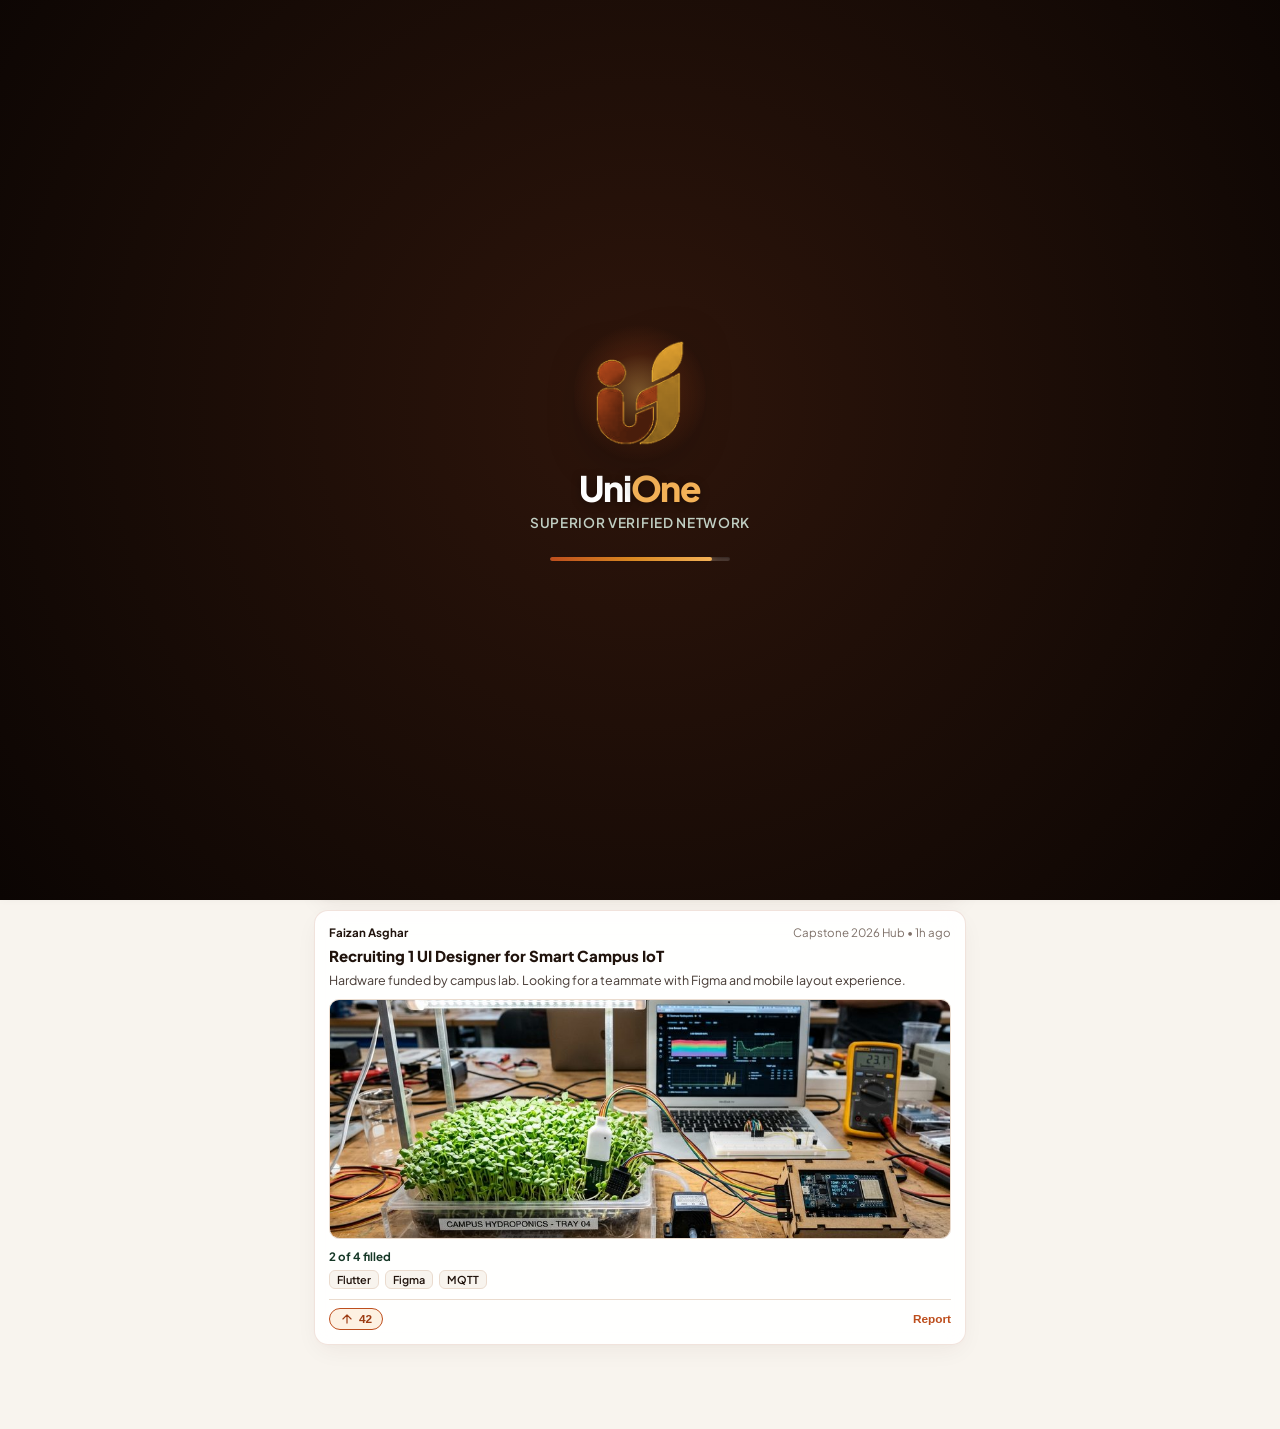
==== v2.html @ b4b446d2 "feat: add alternative Concept V2 (Terracotta & Amber Tech Grid) in v2.html without touching live V1" ====
<!DOCTYPE html>
<html lang="en">
<head>
  <meta charset="UTF-8">
  <meta name="viewport" content="width=device-width, initial-scale=1.0, maximum-scale=1.0, user-scalable=no, viewport-fit=cover">
  <title>UniOne (V2 - Terracotta & Amber Grid)</title>
  <meta name="description" content="Verified student collaboration and career discovery network.">
  <link rel="preconnect" href="https://fonts.googleapis.com">
  <link rel="preconnect" href="https://fonts.gstatic.com" crossorigin>
  <link rel="preload" as="image" href="logo_v2.png">
  <link href="https://fonts.googleapis.com/css2?family=Plus+Jakarta+Sans:wght@500;600;700;800&family=JetBrains+Mono:wght@500;600&display=swap" rel="stylesheet">
  <link rel="stylesheet" href="styles-v2.css">
</head>
<body class="unione-app-body">

  <!-- Concept V2 Switcher Banner -->
  <div class="v2-concept-badge-strip">
    <span class="v2-live-tag"><span class="v2-dot"></span> <strong>Concept V2</strong> &bull; Terracotta &amp; Ambient Tech Grid</span>
    <a href="index.html">&larr; Switch to V1 (Forest)</a>
  </div>

  <!-- ========================================== -->
  <!-- 0. CLEAN SPLASH SCREEN                    -->
  <!-- ========================================== -->
  <div class="splash-screen" id="splashScreen">
    <div class="splash-content">
      <div class="splash-logo-container">
        <div class="logo-glow-ring"></div>
        <img src="logo_v2.png" alt="UniOne" class="splash-brand-logo" width="80" height="90">
      </div>
      <h1 class="splash-title">Uni<span>One</span></h1>
      <p class="splash-tagline">Superior Verified Network</p>
      <div class="splash-loader-area">
        <div class="splash-progress-track">
          <div class="splash-progress-bar" id="splashProgressBar"></div>
        </div>
      </div>
    </div>
  </div>

  <!-- ========================================== -->
  <!-- TOP HEADER (Logo Centered & Minimal Text)  -->
  <!-- ========================================== -->
  <header class="app-top-header" id="topNavbar">
    <!-- Left Action -->
    <div class="header-left">
      <button class="header-action-btn" id="btnToggleSearch" title="Search">
        <svg class="svg-icon" viewBox="0 0 24 24"><circle cx="11" cy="11" r="8"></circle><line x1="21" y1="21" x2="16.65" y2="16.65"></line></svg>
      </button>
    </div>

    <!-- CENTER: Brand Logo & Title (Prominently Centered) -->
    <div class="header-center-brand" id="brandLogoTrigger">
      <div class="center-logo-wrap">
        <img src="logo_v2.png" alt="UniOne Logo" width="30" height="34" class="center-brand-img">
      </div>
      <span class="center-brand-name">Uni<span class="green-highlight">One</span></span>
    </div>

    <!-- Right Action -->
    <div class="header-right">
      <button class="header-action-btn has-dot" id="btnNotificationsToggle" title="Notifications">
        <svg class="svg-icon" viewBox="0 0 24 24"><path d="M18 8A6 6 0 0 0 6 8c0 7-3 9-3 9h18s-3-2-3-9"></path><path d="M13.73 21a2 2 0 0 1-3.46 0"></path></svg>
        <span class="notif-badge-dot" id="notifUnreadBadge">3</span>
      </button>

      <button class="header-profile-avatar" id="btnOpenProfileHeader" title="Profile">
        <span>AH</span>
      </button>
    </div>

    <!-- Live Search Overlay -->
    <div class="header-search-bar hidden" id="headerSearchBar">
      <svg class="svg-icon mini" viewBox="0 0 24 24"><circle cx="11" cy="11" r="8"></circle><line x1="21" y1="21" x2="16.65" y2="16.65"></line></svg>
      <input type="text" id="globalSearchInput" placeholder="Search discussions, peers, jobs..." autocomplete="off">
      <button class="close-search-btn" id="btnCloseSearch">
        <svg class="svg-icon mini" viewBox="0 0 24 24"><line x1="18" y1="6" x2="6" y2="18"></line><line x1="6" y1="6" x2="18" y2="18"></line></svg>
      </button>
      <div class="search-results-dropdown hidden" id="searchQuickDropdown"></div>
    </div>

    <!-- Notifications Popover -->
    <div class="popover-dropdown notifications-panel hidden" id="notificationsDropdown">
      <div class="dropdown-header">
        <h4>Notifications</h4>
        <button class="text-link-btn" id="btnMarkAllNotifsRead">Clear</button>
      </div>
      <div class="notifications-scroll" id="notificationsList"></div>
    </div>
  </header>

  <!-- ========================================== -->
  <!-- MAIN APP CONTAINER                         -->
  <!-- ========================================== -->
  <main class="app-main-viewport" id="mainContainer">

    <!-- ---------------------------------------- -->
    <!-- TAB 1: FEED (Minimal, Clean Posts)      -->
    <!-- ---------------------------------------- -->
    <section class="tab-pane active" id="pane-feed">
      <!-- Minimal Composer Bar -->
      <div class="feed-composer-bar" id="triggerComposerBox">
        <div class="composer-user-avatar">AH</div>
        <div class="composer-placeholder">Share a question, collab, or resource...</div>
        <button class="composer-add-btn">
          <svg class="svg-icon mini" viewBox="0 0 24 24"><line x1="12" y1="5" x2="12" y2="19"></line><line x1="5" y1="12" x2="19" y2="12"></line></svg>
        </button>
      </div>

      <!-- Filter Chips Row -->
      <div class="feed-filters-strip">
        <button class="filter-pill active" data-filter="all">All</button>
        <button class="filter-pill" data-filter="discussion">Discussions</button>
        <button class="filter-pill" data-filter="collab">Collabs</button>
        <button class="filter-pill" data-filter="resource">Resources</button>
        <button class="filter-pill sort-pill" id="btnToggleSort">
          <span id="currentSortLabel">Best</span>
        </button>
      </div>

      <!-- Feed Stream -->
      <div class="feed-posts-stream" id="postsFeedContainer"></div>
    </section>

    <!-- ---------------------------------------- -->
    <!-- TAB 2: COMMUNITIES                      -->
    <!-- ---------------------------------------- -->
    <section class="tab-pane" id="pane-communities">
      <div class="minimal-page-header">
        <h2>Communities</h2>
        <span class="sub-counter">7 Campus Hubs</span>
      </div>

      <div class="category-pills-row">
        <button class="cat-pill active" data-comm-filter="all">All</button>
        <button class="cat-pill" data-comm-filter="academic">Study</button>
        <button class="cat-pill" data-comm-filter="project">Projects</button>
        <button class="cat-pill" data-comm-filter="career">Careers</button>
        <button class="cat-pill" data-comm-filter="interest">Interest</button>
      </div>

      <div class="communities-cards-list" id="communitiesGrid"></div>
    </section>

    <!-- ---------------------------------------- -->
    <!-- TAB 3: COLLABS (Team Recruitment)       -->
    <!-- ---------------------------------------- -->
    <section class="tab-pane" id="pane-collab">
      <div class="minimal-page-header">
        <h2>Collaboration</h2>
        <button class="mini-action-pill" id="btnPostCollabHero">+ Post Request</button>
      </div>

      <div class="collab-cards-list" id="collabDirectoryGrid"></div>
    </section>

    <!-- ---------------------------------------- -->
    <!-- TAB 4: CAREERS (Verified Jobs)          -->
    <!-- ---------------------------------------- -->
    <section class="tab-pane" id="pane-opportunities">
      <div class="minimal-page-header">
        <h2>Career Board</h2>
        <span class="verified-tag-indicator">Verified Employers</span>
      </div>

      <div class="category-pills-row">
        <button class="opp-filter-pill active" data-opp-type="all">All</button>
        <button class="opp-filter-pill" data-opp-type="internship">Internships</button>
        <button class="opp-filter-pill" data-opp-type="graduate">Jobs</button>
        <button class="opp-filter-pill" data-opp-type="research">Grants</button>
      </div>

      <div class="opportunities-cards-list" id="opportunitiesContainer"></div>
    </section>

    <!-- ---------------------------------------- -->
    <!-- TAB 5: MESSAGES (Chat & Requests)       -->
    <!-- ---------------------------------------- -->
    <section class="tab-pane" id="pane-messages">
      <!-- Conversation Stage View (Clean Mobile-Native) -->
      <div class="chat-wrapper" id="chatWrapper">
        <!-- Conversations List Subview -->
        <div class="chat-list-view" id="chatListView">
          <div class="chat-tabs-switch">
            <button class="chat-tab-btn active" id="btnSwitchDirectChat">
              <span>Chats</span>
              <span class="counter-dot" id="chatActiveCount">4</span>
            </button>
            <button class="chat-tab-btn" id="btnSwitchRequestsChat">
              <span>Requests</span>
              <span class="counter-dot alert" id="chatRequestsCount">2</span>
            </button>
          </div>

          <div class="conversations-scroll-box" id="convsList"></div>
          <div class="requests-scroll-box hidden" id="reqsList"></div>
        </div>

        <!-- Active Chat Room Subview -->
        <div class="chat-active-view hidden" id="chatActiveStage">
          <header class="active-chat-bar">
            <button class="chat-back-btn" id="btnBackToChatList">
              <svg class="svg-icon mini" viewBox="0 0 24 24"><line x1="19" y1="12" x2="5" y2="12"></line><polyline points="12 19 5 12 12 5"></polyline></svg>
            </button>
            <div class="chat-user-meta">
              <div class="chat-user-avatar" id="activeChatAvatar">SA</div>
              <div class="chat-user-names">
                <strong id="activeChatName">Sohaib Ammar</strong>
                <span id="activeChatSub">Online</span>
              </div>
            </div>
            <button class="chat-flag-btn" id="btnReportChatUser" title="Report">
              <svg class="svg-icon mini" viewBox="0 0 24 24"><circle cx="12" cy="12" r="1"></circle><circle cx="12" cy="5" r="1"></circle><circle cx="12" cy="19" r="1"></circle></svg>
            </button>
          </header>

          <div class="chat-bubbles-scroll" id="activeChatMessagesScroll"></div>

          <div class="chat-typing-row hidden" id="chatTypingRow">
            <span id="chatTypingName">Sohaib</span> is typing...
          </div>

          <form class="chat-bottom-input-bar" id="activeChatSendForm">
            <input type="text" id="inputChatMessageText" placeholder="Write a message..." autocomplete="off">
            <button type="submit" class="chat-send-icon-btn">
              <svg class="svg-icon mini" viewBox="0 0 24 24"><line x1="22" y1="2" x2="11" y2="13"></line><polygon points="22 2 15 22 11 13 2 9 22 2"></polygon></svg>
            </button>
          </form>
        </div>
      </div>
    </section>

    <!-- ---------------------------------------- -->
    <!-- TAB 6: PROFILE (Accessible via Avatar)   -->
    <!-- ---------------------------------------- -->
    <section class="tab-pane" id="pane-profile">
      <div class="profile-card">
        <div class="profile-header-strip"></div>
        <div class="profile-avatar-wrap">
          <div class="profile-img-avatar">AH</div>
          <span class="verified-badge-pill">
            <svg class="svg-icon mini" viewBox="0 0 24 24"><polyline points="20 6 9 17 4 12"></polyline></svg>
          </span>
        </div>

        <div class="profile-info-block">
          <h3>Ali Haroon</h3>
          <span class="roll-number-tag" id="profileRollTag">SU92-BSSEM-F24-296</span>
          <p class="profile-dept">BS Software Engineering • Superior University</p>
          <p class="profile-bio-snippet">Full-stack & Flutter developer building verified university networks.</p>
        </div>

        <div class="profile-stats-row">
          <div class="stat-cell">
            <strong>18</strong>
            <span>Posts</span>
          </div>
          <div class="stat-cell">
            <strong>6</strong>
            <span>Hubs</span>
          </div>
          <div class="stat-cell">
            <strong>3</strong>
            <span>Projects</span>
          </div>
        </div>

        <div class="profile-section-block">
          <h4>Verified Skills</h4>
          <div class="skills-chips-row">
            <span class="skill-tag">Flutter & Dart</span>
            <span class="skill-tag">NestJS / Node</span>
            <span class="skill-tag">PostgreSQL</span>
            <span class="skill-tag">Drift SQLite</span>
          </div>
        </div>

        <div class="profile-section-block">
          <h4>Settings</h4>
          <div class="setting-toggle-row">
            <span>Show Roll Number</span>
            <label class="switch">
              <input type="checkbox" checked id="toggleRollVisibility">
              <span class="slider round"></span>
            </label>
          </div>
        </div>
      </div>
    </section>

  </main>

  <!-- ========================================== -->
  <!-- PERFECT APP FOOTER (Bottom Navigation Bar) -->
  <!-- ========================================== -->
  <nav class="app-bottom-footer" id="appBottomFooter">
    <button class="footer-nav-tab active" data-tab="feed">
      <div class="footer-icon-shell">
        <svg class="svg-icon" viewBox="0 0 24 24"><path d="M3 9l9-7 9 7v11a2 2 0 0 1-2 2H5a2 2 0 0 1-2-2z"></path><polyline points="9 22 9 12 15 12 15 22"></polyline></svg>
      </div>
      <span class="footer-label">Feed</span>
    </button>

    <button class="footer-nav-tab" data-tab="communities">
      <div class="footer-icon-shell">
        <svg class="svg-icon" viewBox="0 0 24 24"><path d="M17 21v-2a4 4 0 0 0-4-4H5a4 4 0 0 0-4 4v2"></path><circle cx="9" cy="7" r="4"></circle><path d="M23 21v-2a4 4 0 0 0-3-3.87"></path><path d="M16 3.13a4 4 0 0 1 0 7.75"></path></svg>
      </div>
      <span class="footer-label">Hubs</span>
    </button>

    <button class="footer-nav-tab" data-tab="collab">
      <div class="footer-icon-shell">
        <svg class="svg-icon" viewBox="0 0 24 24"><rect x="2" y="7" width="20" height="14" rx="2" ry="2"></rect><path d="M16 21V5a2 2 0 0 0-2-2h-4a2 2 0 0 0-2 2v16"></path></svg>
      </div>
      <span class="footer-label">Collabs</span>
    </button>

    <button class="footer-nav-tab" data-tab="opportunities">
      <div class="footer-icon-shell">
        <svg class="svg-icon" viewBox="0 0 24 24"><path d="M21 16V8a2 2 0 0 0-1-1.73l-7-4a2 2 0 0 0-2 0l-7 4A2 2 0 0 0 3 8v8a2 2 0 0 0 1 1.73l7 4a2 2 0 0 0 2 0l7-4A2 2 0 0 0 21 16z"></path><polyline points="3.27 6.96 12 12.01 20.73 6.96"></polyline><line x1="12" y1="22.08" x2="12" y2="12"></line></svg>
      </div>
      <span class="footer-label">Careers</span>
    </button>

    <button class="footer-nav-tab" data-tab="messages">
      <div class="footer-icon-shell has-badge">
        <svg class="svg-icon" viewBox="0 0 24 24"><path d="M21 15a2 2 0 0 1-2 2H7l-4 4V5a2 2 0 0 1 2-2h14a2 2 0 0 1 2 2z"></path></svg>
        <span class="footer-tab-badge" id="footerMsgBadge">4</span>
      </div>
      <span class="footer-label">Chat</span>
    </button>
  </nav>

  <!-- ========================================== -->
  <!-- MODALS (Clean & Compact)                   -->
  <!-- ========================================== -->

  <!-- Composer Modal -->
  <div class="modal-backdrop-overlay hidden" id="composerModal">
    <div class="modal-card-box">
      <div class="modal-header-bar">
        <h3>Create Post</h3>
        <button class="close-modal-icon-btn" id="btnCloseComposer">
          <svg class="svg-icon mini" viewBox="0 0 24 24"><line x1="18" y1="6" x2="6" y2="18"></line><line x1="6" y1="6" x2="18" y2="18"></line></svg>
        </button>
      </div>

      <div class="type-pills-selector">
        <button class="type-pill-btn active" data-type="discussion">Discussion</button>
        <button class="type-pill-btn" data-type="collab">Collab</button>
        <button class="type-pill-btn" data-type="resource">Resource</button>
      </div>

      <form class="modal-form-content" id="composerMainForm">
        <div class="form-row">
          <label>Community</label>
          <select id="composerTargetComm" class="form-control" required>
            <option value="Software Architecture & Design Patterns">Software Architecture (Academic)</option>
            <option value="Final Year Capstone 2026 Hub">Capstone 2026 Hub (Project)</option>
            <option value="Mobile & Flutter Devs">Mobile & Flutter Devs (Interest)</option>
            <option value="Superior University Official">Superior Official (Campus)</option>
          </select>
        </div>

        <div class="form-row">
          <label>Title</label>
          <input type="text" id="composerPostTitle" class="form-control" placeholder="What is this about?" required>
        </div>

        <div class="collab-extra-fields hidden" id="composerCollabGroup">
          <div class="form-row">
            <label>Teammates Needed</label>
            <input type="number" id="collabTeammates" class="form-control" min="1" max="5" value="2">
          </div>
          <div class="form-row">
            <label>Skills (comma separated)</label>
            <input type="text" id="collabSkillsInput" class="form-control" placeholder="Flutter, Dart, Firebase">
          </div>
        </div>

        <div class="form-row">
          <label>Details</label>
          <textarea id="composerPostContent" class="form-control" rows="3" placeholder="Provide clear context..." required></textarea>
        </div>

        <button type="submit" class="submit-btn full">Publish</button>
      </form>
    </div>
  </div>

  <!-- Community Modal -->
  <div class="modal-backdrop-overlay hidden" id="communityModal">
    <div class="modal-card-box">
      <div class="modal-header-bar">
        <span class="preview-badge" id="modalCommBadge">Academic</span>
        <button class="close-modal-icon-btn" id="btnCloseCommunityModal">
          <svg class="svg-icon mini" viewBox="0 0 24 24"><line x1="18" y1="6" x2="6" y2="18"></line><line x1="6" y1="6" x2="18" y2="18"></line></svg>
        </button>
      </div>

      <h3 id="modalCommTitle">Software Architecture</h3>
      <p id="modalCommDesc" class="modal-desc">Clean architecture and system design patterns.</p>
      
      <div class="rules-box">
        <h5>Guidelines</h5>
        <ul id="modalCommRules"></ul>
      </div>

      <button class="submit-btn full" id="btnExecuteJoinModal">
        <span id="modalJoinBtnLabel">Join Community</span>
      </button>
    </div>
  </div>

  <!-- Opportunity Modal -->
  <div class="modal-backdrop-overlay hidden" id="opportunityModal">
    <div class="modal-card-box">
      <div class="modal-header-bar">
        <span class="verified-chip">Verified Partner</span>
        <button class="close-modal-icon-btn" id="btnCloseOppModal">
          <svg class="svg-icon mini" viewBox="0 0 24 24"><line x1="18" y1="6" x2="6" y2="18"></line><line x1="6" y1="6" x2="18" y2="18"></line></svg>
        </button>
      </div>

      <h3 id="modalOppRole">Software Engineering Intern</h3>
      <span class="company-sub" id="modalOppCompany">Systems Limited • Lahore</span>

      <div class="opp-quick-tags">
        <span class="tag-pill salary" id="modalOppStipend">PKR 45,000 / mo</span>
        <span class="tag-pill" id="modalOppDuration">3 Months</span>
        <span class="tag-pill alert" id="modalOppExpiry">6 Days Left</span>
      </div>

      <p id="modalOppDesc" class="modal-desc">Work with enterprise engineering teams on cloud microservices.</p>

      <form id="formOppApplyModal">
        <div class="form-row">
          <label>Quick Note</label>
          <textarea class="form-control" id="inputOppCover" rows="2" placeholder="Brief statement..." required></textarea>
        </div>
        <button type="submit" class="submit-btn full">Apply with Verified Profile</button>
      </form>
    </div>
  </div>

  <!-- Report Modal -->
  <div class="modal-backdrop-overlay hidden" id="reportModal">
    <div class="modal-card-box">
      <div class="modal-header-bar">
        <h3>Report Content</h3>
        <button class="close-modal-icon-btn" id="btnCloseReportModal">
          <svg class="svg-icon mini" viewBox="0 0 24 24"><line x1="18" y1="6" x2="6" y2="18"></line><line x1="6" y1="6" x2="18" y2="18"></line></svg>
        </button>
      </div>

      <form id="formSubmitReport">
        <div class="reasons-list">
          <label class="reason-row">
            <input type="radio" name="reportReason" value="harassment" checked>
            <span>Harassment or Discrimination</span>
          </label>
          <label class="reason-row">
            <input type="radio" name="reportReason" value="scam">
            <span>Fake Opportunity or Scam</span>
          </label>
          <label class="reason-row">
            <input type="radio" name="reportReason" value="spam">
            <span>Commercial Spam</span>
          </label>
        </div>
        <button type="submit" class="submit-btn danger full">Submit Report</button>
      </form>
    </div>
  </div>

  <!-- OTP Modal -->
  <div class="modal-backdrop-overlay hidden" id="verifyDomainModal">
    <div class="modal-card-box">
      <div class="modal-header-bar">
        <h3>Verify Email</h3>
        <button class="close-modal-icon-btn" id="btnCloseVerifyModal">
          <svg class="svg-icon mini" viewBox="0 0 24 24"><line x1="18" y1="6" x2="6" y2="18"></line><line x1="6" y1="6" x2="18" y2="18"></line></svg>
        </button>
      </div>

      <p class="modal-desc">Enter the 6-digit code sent to your student inbox.</p>
      <div class="otp-inputs-grid">
        <input type="text" maxlength="1" value="7" class="otp-cell">
        <input type="text" maxlength="1" value="2" class="otp-cell">
        <input type="text" maxlength="1" value="9" class="otp-cell">
        <input type="text" maxlength="1" value="4" class="otp-cell">
        <input type="text" maxlength="1" value="1" class="otp-cell">
        <input type="text" maxlength="1" value="8" class="otp-cell">
      </div>
      <button class="submit-btn full" id="btnConfirmOtpModal">Confirm</button>
    </div>
  </div>

  <!-- Toast Notification -->
  <div class="toast-popup" id="toastPopup">
    <span id="toastPopupMessage">Done</span>
  </div>

  <script src="app-v2.js"></script>
</body>
</html>
---- styles-v2.css ----
/* ==========================================================================
   UniOne — Clean Mobile-Native App Stylesheet
   Centered Brand Mark, Minimalist Copy, Perfect Bottom Navigation Footer
   Colors: British Forest Green, Botanical Sage, Olive Leaf, Ivory & Cream
   (Strictly NO AI-like neon blue / purple gradients)
   ========================================================================== */

:root {
  /* Brand Terracotta & Amber Palette (V2) */
  --color-forest-dark: #20130C;
  --color-forest-primary: #9C3B12;
  --color-forest-medium: #BD4E1D;
  --color-sage: #D98822;
  --color-leaf-green: #E06C38;
  --color-leaf-light: #F4B258;
  --color-mint-subtle: #FDF1E2;

  /* Surfaces & Backgrounds */
  --color-bg-app: #F8F4EE;
  --color-bg-card: rgba(255, 255, 255, 0.94);
  --color-border: #EADBCE;
  --color-border-focus: #BD4E1D;

  /* Text */
  --color-text-dark: #1F1511;
  --color-text-body: #473B35;
  --color-text-muted: #7E7068;

  /* Accents */
  --color-gold: #D98822;
  --color-danger: #C0392B;

  /* Radii */
  --radius-xs: 6px;
  --radius-sm: 10px;
  --radius-md: 14px;
  --radius-lg: 20px;
  --radius-full: 9999px;

  /* Transitions */
  --trans-fast: 150ms cubic-bezier(0.4, 0, 0.2, 1);
  --trans-spring: 300ms cubic-bezier(0.175, 0.885, 0.32, 1.275);
}

/* Base Reset */
*, *::before, *::after {
  box-sizing: border-box;
  margin: 0;
  padding: 0;
  -webkit-tap-highlight-color: transparent;
}

body.unione-app-body {
  width: 100%;
  min-height: 100vh;
  background-color: var(--color-bg-app);
  color: var(--color-text-dark);
  font-family: 'Plus Jakarta Sans', -apple-system, BlinkMacSystemFont, "Segoe UI", Roboto, sans-serif;
  display: flex;
  flex-direction: column;
  overflow-x: hidden;
  -webkit-font-smoothing: antialiased;
}

/* ==========================================================================
   0. PREMIUM NATIVE SPLASH SCREEN (2.5s Stay with Ambient Glow & Breathing Logo)
   ========================================================================== */
.splash-screen {
  position: fixed;
  inset: 0;
  background: radial-gradient(circle at 50% 45%, #2E150B 0%, #170B06 65%, #0B0503 100%);
  color: #FFFFFF;
  z-index: 9999;
  display: flex;
  align-items: center;
  justify-content: center;
  text-align: center;
  padding: 24px;
  transition: opacity 0.55s cubic-bezier(0.4, 0, 0.2, 1), transform 0.55s cubic-bezier(0.4, 0, 0.2, 1);
  user-select: none;
}

.splash-screen.fade-out {
  opacity: 0;
  transform: scale(1.06);
  pointer-events: none;
}

.splash-content {
  display: flex;
  flex-direction: column;
  align-items: center;
  animation: splashContentReveal 0.75s cubic-bezier(0.16, 1, 0.3, 1) both;
}

@keyframes splashContentReveal {
  from {
    opacity: 0;
    transform: translateY(16px) scale(0.92);
  }
  to {
    opacity: 1;
    transform: translateY(0) scale(1);
  }
}

.splash-logo-container {
  position: relative;
  width: 96px;
  height: 108px;
  margin: 0 auto 18px auto;
  display: flex;
  align-items: center;
  justify-content: center;
}

.logo-glow-ring {
  position: absolute;
  inset: -18px;
  background: radial-gradient(circle, rgba(244, 178, 88, 0.55) 0%, rgba(189, 78, 29, 0.2) 40%, rgba(32, 19, 12, 0) 70%);
  border-radius: 50%;
  animation: glowPulse 2.4s infinite ease-in-out;
}

@keyframes glowPulse {
  0%, 100% {
    transform: scale(0.92);
    opacity: 0.5;
  }
  50% {
    transform: scale(1.22);
    opacity: 0.95;
  }
}

.splash-brand-logo {
  width: 100%;
  height: 100%;
  object-fit: contain;
  position: relative;
  z-index: 2;
  filter: drop-shadow(0 8px 24px rgba(0, 0, 0, 0.45));
  animation: logoBreathe 2.4s ease-in-out infinite;
}

@keyframes logoBreathe {
  0%, 100% {
    transform: scale(1);
  }
  50% {
    transform: scale(1.05);
  }
}

.splash-title {
  font-size: 2.2rem;
  font-weight: 800;
  letter-spacing: -0.03em;
  margin-bottom: 4px;
  color: #FFFFFF;
  text-shadow: 0 2px 10px rgba(0, 0, 0, 0.35);
}
.splash-title span {
  color: var(--color-leaf-light);
}

.splash-tagline {
  font-size: 0.85rem;
  color: #D2E4D8;
  font-weight: 600;
  letter-spacing: 0.05em;
  text-transform: uppercase;
  margin-bottom: 26px;
  opacity: 0.9;
}

.splash-loader-area {
  width: 180px;
  margin: 0 auto;
}

.splash-progress-track {
  width: 100%;
  height: 4px;
  background: rgba(255, 255, 255, 0.16);
  border-radius: 4px;
  overflow: hidden;
  box-shadow: inset 0 1px 2px rgba(0, 0, 0, 0.3);
}

.splash-progress-bar {
  width: 0%;
  height: 100%;
  background: linear-gradient(90deg, #BD4E1D, #D98822, #F4B258);
  border-radius: 4px;
  box-shadow: 0 0 12px rgba(244, 178, 88, 0.75);
  transition: width 0.75s cubic-bezier(0.2, 0.8, 0.2, 1);
}

/* ==========================================================================
   TOP HEADER: LOGO CENTERED & MINIMAL
   ========================================================================== */
.app-top-header {
  position: sticky;
  top: 0;
  left: 0;
  right: 0;
  height: 56px;
  background-color: #FFFFFF;
  border-bottom: 1px solid var(--color-border);
  display: flex;
  align-items: center;
  justify-content: space-between;
  padding: 0 16px;
  z-index: 100;
  box-shadow: 0 1px 3px rgba(14, 36, 25, 0.03);
}

.header-left, .header-right {
  display: flex;
  align-items: center;
  gap: 8px;
  width: 80px;
}
.header-right {
  justify-content: flex-end;
}

.header-action-btn {
  background: transparent;
  border: none;
  color: var(--color-forest-dark);
  width: 36px;
  height: 36px;
  border-radius: 50%;
  display: flex;
  align-items: center;
  justify-content: center;
  cursor: pointer;
  position: relative;
  transition: all var(--trans-fast);
}

.header-action-btn:hover {
  background: var(--color-mint-subtle);
}
.header-action-btn:active {
  transform: scale(0.92);
}

.notif-badge-dot {
  position: absolute;
  top: 2px;
  right: 2px;
  background: var(--color-gold);
  color: #FFFFFF;
  font-size: 0.6rem;
  font-weight: 800;
  padding: 1px 5px;
  border-radius: var(--radius-full);
  border: 1.5px solid #FFFFFF;
}

/* CENTERED BRAND LOGO & TITLE */
.header-center-brand {
  display: flex;
  align-items: center;
  justify-content: center;
  gap: 8px;
  cursor: pointer;
  user-select: none;
  flex: 1;
}

.center-logo-wrap {
  width: 32px;
  height: 32px;
  display: flex;
  align-items: center;
  justify-content: center;
}

.center-brand-img {
  width: 100%;
  height: 100%;
  object-fit: contain;
}

.center-brand-name {
  font-size: 1.18rem;
  font-weight: 800;
  letter-spacing: -0.02em;
  color: var(--color-forest-dark);
}

.green-highlight {
  color: var(--color-sage);
}

.header-profile-avatar {
  width: 34px;
  height: 34px;
  border-radius: 50%;
  background: var(--color-forest-primary);
  color: #FFFFFF;
  border: none;
  font-size: 0.76rem;
  font-weight: 800;
  display: flex;
  align-items: center;
  justify-content: center;
  cursor: pointer;
  transition: transform var(--trans-fast);
}
.header-profile-avatar:active {
  transform: scale(0.9);
}

/* Header Live Search Overlay */
.header-search-bar {
  position: absolute;
  inset: 0;
  background: #FFFFFF;
  display: flex;
  align-items: center;
  padding: 0 16px;
  gap: 10px;
  z-index: 150;
}

.header-search-bar input {
  flex: 1;
  border: none;
  background: transparent;
  font-family: inherit;
  font-size: 0.88rem;
  color: var(--color-text-dark);
  outline: none;
}

.close-search-btn {
  background: transparent;
  border: none;
  cursor: pointer;
  color: var(--color-text-muted);
  padding: 6px;
}

.search-results-dropdown {
  position: absolute;
  top: 56px;
  left: 0;
  right: 0;
  background: #FFFFFF;
  border-bottom: 1px solid var(--color-border);
  box-shadow: 0 8px 24px rgba(0,0,0,0.12);
  max-height: 340px;
  overflow-y: auto;
  padding: 8px;
}

/* Popover Dropdown */
.popover-dropdown, .notifications-panel {
  position: absolute;
  top: 52px;
  right: 12px;
  width: 300px;
  background: #FFFFFF;
  border: 1px solid var(--color-border);
  border-radius: var(--radius-md);
  box-shadow: 0 10px 30px rgba(0,0,0,0.12);
  overflow: hidden;
  z-index: 200;
}

.dropdown-header {
  padding: 10px 14px;
  background: var(--color-bg-app);
  display: flex;
  justify-content: space-between;
  align-items: center;
  border-bottom: 1px solid var(--color-border);
}
.dropdown-header h4 {
  font-size: 0.82rem;
  font-weight: 800;
}
.text-link-btn {
  background: transparent;
  border: none;
  font-size: 0.74rem;
  font-weight: 700;
  color: var(--color-forest-medium);
  cursor: pointer;
}

.notifications-scroll {
  max-height: 280px;
  overflow-y: auto;
}

.notif-row {
  padding: 10px 14px;
  border-bottom: 1px solid var(--color-border);
  font-size: 0.78rem;
  cursor: pointer;
}
.notif-row.unread {
  background: #FAF4ED;
}
.notif-row span {
  display: block;
  font-size: 0.66rem;
  color: var(--color-text-muted);
  margin-top: 3px;
}

/* ==========================================================================
   MAIN VIEWPORT (Optimized for all screens)
   ========================================================================== */
.app-main-viewport {
  flex: 1;
  max-width: 680px;
  width: 100%;
  margin: 0 auto;
  padding: 12px 14px 84px 14px; /* Bottom padding keeps content clear of the footer */
}

.tab-pane {
  display: none;
}
.tab-pane.active {
  display: block;
  animation: tabSlideFade 0.28s cubic-bezier(0.16, 1, 0.3, 1);
}

@keyframes tabSlideFade {
  from { opacity: 0; transform: translateY(8px); }
  to { opacity: 1; transform: translateY(0); }
}

/* Minimal Page Header */
.minimal-page-header {
  display: flex;
  justify-content: space-between;
  align-items: center;
  margin-bottom: 12px;
}

.minimal-page-header h2 {
  font-size: 1.15rem;
  font-weight: 800;
  color: var(--color-forest-dark);
}

.sub-counter, .verified-tag-indicator {
  font-size: 0.72rem;
  font-weight: 700;
  color: var(--color-forest-medium);
  background: var(--color-mint-subtle);
  padding: 3px 8px;
  border-radius: var(--radius-xs);
}

.mini-action-pill {
  background: var(--color-forest-primary);
  color: #FFFFFF;
  border: none;
  padding: 5px 12px;
  border-radius: var(--radius-full);
  font-size: 0.72rem;
  font-weight: 700;
  cursor: pointer;
}

/* Filter Strip */
.feed-filters-strip, .category-pills-row {
  display: flex;
  align-items: center;
  gap: 6px;
  margin-bottom: 12px;
  overflow-x: auto;
  scrollbar-width: none;
  padding-bottom: 2px;
}
.feed-filters-strip::-webkit-scrollbar, .category-pills-row::-webkit-scrollbar {
  display: none;
}

.filter-pill, .cat-pill, .opp-filter-pill {
  padding: 6px 14px;
  border-radius: var(--radius-full);
  background: #FFFFFF;
  border: 1px solid var(--color-border);
  font-size: 0.74rem;
  font-weight: 600;
  color: var(--color-text-body);
  cursor: pointer;
  font-family: inherit;
  white-space: nowrap;
  transition: all var(--trans-fast);
}

.filter-pill.active, .cat-pill.active, .opp-filter-pill.active {
  background: var(--color-forest-primary);
  color: #FFFFFF;
  border-color: var(--color-forest-primary);
}

.filter-pill.sort-pill {
  margin-left: auto;
  font-weight: 700;
  color: var(--color-forest-medium);
}

/* Feed Composer Bar */
.feed-composer-bar {
  background: #FFFFFF;
  border: 1px solid var(--color-border);
  border-radius: var(--radius-md);
  padding: 8px 12px;
  display: flex;
  align-items: center;
  gap: 10px;
  margin-bottom: 12px;
  cursor: pointer;
}

.composer-user-avatar {
  width: 32px;
  height: 32px;
  border-radius: 50%;
  background: var(--color-mint-subtle);
  color: var(--color-forest-dark);
  font-size: 0.76rem;
  font-weight: 800;
  display: flex;
  align-items: center;
  justify-content: center;
}

.composer-placeholder {
  flex: 1;
  font-size: 0.78rem;
  color: var(--color-text-muted);
}

.composer-add-btn {
  width: 28px;
  height: 28px;
  border-radius: 50%;
  background: var(--color-forest-primary);
  color: #FFFFFF;
  border: none;
  display: flex;
  align-items: center;
  justify-content: center;
  cursor: pointer;
}

/* Stream Cards */
.feed-posts-stream, .communities-cards-list, .collab-cards-list, .opportunities-cards-list {
  display: flex;
  flex-direction: column;
  gap: 10px;
}

.clean-card {
  background: rgba(255, 255, 255, 0.92);
  backdrop-filter: blur(12px);
  -webkit-backdrop-filter: blur(12px);
  border: 1px solid rgba(156, 59, 18, 0.14);
  border-radius: var(--radius-md);
  padding: 14px;
  box-shadow: 0 8px 24px -4px rgba(71, 26, 7, 0.06), 0 2px 6px rgba(0, 0, 0, 0.02);
  transition: transform 0.16s cubic-bezier(0.16, 1, 0.3, 1), box-shadow 0.16s ease, border-color 0.16s ease;
}
.clean-card:active {
  transform: scale(0.985);
}
.clean-card:hover {
  border-color: rgba(189, 78, 29, 0.28);
}

.card-top-meta {
  display: flex;
  justify-content: space-between;
  align-items: center;
  margin-bottom: 6px;
  font-size: 0.72rem;
}

.author-label {
  font-weight: 700;
  color: var(--color-forest-dark);
}
.meta-right {
  color: var(--color-text-muted);
}

.clean-card h3 {
  font-size: 0.94rem;
  font-weight: 800;
  color: var(--color-forest-dark);
  margin-bottom: 4px;
  line-height: 1.35;
}

.clean-card p {
  font-size: 0.78rem;
  color: var(--color-text-body);
  line-height: 1.45;
  margin-bottom: 10px;
}

.card-bottom-bar {
  display: flex;
  justify-content: space-between;
  align-items: center;
  padding-top: 8px;
  border-top: 1px solid var(--color-border);
}

.upvote-chip {
  display: inline-flex;
  align-items: center;
  gap: 5px;
  background: var(--color-bg-app);
  border: 1px solid var(--color-border);
  border-radius: var(--radius-full);
  padding: 3px 10px;
  font-size: 0.74rem;
  font-weight: 700;
  color: var(--color-forest-dark);
  cursor: pointer;
}
.upvote-chip.upvoted {
  background: var(--color-mint-subtle);
  color: var(--color-forest-primary);
  border-color: var(--color-forest-medium);
}

.card-action-link {
  font-size: 0.74rem;
  font-weight: 700;
  color: var(--color-forest-medium);
  background: transparent;
  border: none;
  cursor: pointer;
}

/* Collab & Opp Tags */
.tags-row {
  display: flex;
  flex-wrap: wrap;
  gap: 6px;
  margin-bottom: 10px;
}

.tag-badge {
  background: var(--color-bg-app);
  border: 1px solid var(--color-border);
  padding: 2px 7px;
  border-radius: var(--radius-xs);
  font-size: 0.68rem;
  font-weight: 600;
  color: var(--color-forest-dark);
}
.tag-badge.salary {
  background: #FDF1E2;
  color: var(--color-forest-primary);
  font-weight: 700;
}

/* ==========================================================================
   TAB 5: CHAT & MESSAGING VIEW
   ========================================================================== */
#pane-messages {
  height: calc(100vh - 140px);
  min-height: 480px;
}
#pane-messages.active {
  display: flex;
  flex-direction: column;
}

.chat-wrapper {
  background: #FFFFFF;
  border: 1px solid var(--color-border);
  border-radius: var(--radius-md);
  overflow: hidden;
  height: 100%;
  flex: 1;
  display: flex;
  flex-direction: column;
  box-shadow: 0 4px 16px rgba(14, 36, 25, 0.05);
}

.chat-tabs-switch {
  display: flex;
  padding: 8px;
  gap: 6px;
  border-bottom: 1px solid var(--color-border);
  background: var(--color-bg-app);
  flex-shrink: 0;
}

.chat-tab-btn {
  flex: 1;
  display: flex;
  align-items: center;
  justify-content: center;
  gap: 6px;
  padding: 8px 10px;
  border-radius: var(--radius-sm);
  background: transparent;
  border: none;
  font-family: inherit;
  font-size: 0.78rem;
  font-weight: 700;
  color: var(--color-text-muted);
  cursor: pointer;
  transition: all var(--trans-fast);
}
.chat-tab-btn.active {
  background: #FFFFFF;
  color: var(--color-forest-dark);
  box-shadow: 0 1px 3px rgba(0,0,0,0.06);
}

.counter-dot {
  font-size: 0.62rem;
  padding: 1px 5px;
  border-radius: var(--radius-full);
  background: var(--color-mint-subtle);
  color: var(--color-forest-medium);
}
.counter-dot.alert {
  background: var(--color-gold);
  color: #FFFFFF;
}

.chat-list-view {
  height: 100%;
  flex: 1;
  display: flex;
  flex-direction: column;
  overflow: hidden;
}

.conversations-scroll-box,
.requests-scroll-box {
  flex: 1;
  overflow-y: auto;
  -webkit-overflow-scrolling: touch;
}

.chat-person-row {
  display: flex;
  align-items: center;
  gap: 12px;
  padding: 12px 14px;
  border-bottom: 1px solid var(--color-border);
  cursor: pointer;
  transition: background 0.15s ease;
}
.chat-person-row:hover {
  background: #FBF6EF;
}

.person-avatar {
  width: 40px;
  height: 40px;
  border-radius: 50%;
  background: var(--color-mint-subtle);
  color: var(--color-forest-dark);
  font-weight: 800;
  font-size: 0.82rem;
  display: flex;
  align-items: center;
  justify-content: center;
  flex-shrink: 0;
}

.person-details {
  flex: 1;
  min-width: 0;
}
.person-name-row {
  display: flex;
  justify-content: space-between;
  margin-bottom: 3px;
}
.person-name-row strong {
  font-size: 0.84rem;
  color: var(--color-forest-dark);
}
.person-name-row span {
  font-size: 0.68rem;
  color: var(--color-text-muted);
}
.person-snippet {
  font-size: 0.76rem;
  color: var(--color-text-muted);
  white-space: nowrap;
  overflow: hidden;
  text-overflow: ellipsis;
}

/* Active Room */
.chat-active-view {
  flex: 1;
  display: flex;
  flex-direction: column;
  height: 100%;
  overflow: hidden;
}

.active-chat-bar {
  padding: 10px 14px;
  border-bottom: 1px solid var(--color-border);
  display: flex;
  align-items: center;
  gap: 10px;
  background: #FFFFFF;
  flex-shrink: 0;
}

.chat-back-btn, .chat-flag-btn {
  background: transparent;
  border: none;
  cursor: pointer;
  color: var(--color-forest-dark);
  padding: 6px;
  display: flex;
  align-items: center;
  justify-content: center;
  border-radius: 50%;
  transition: background var(--trans-fast);
}
.chat-back-btn:hover, .chat-flag-btn:hover {
  background: var(--color-bg-app);
}

.chat-user-meta {
  flex: 1;
  display: flex;
  align-items: center;
  gap: 10px;
}
.chat-user-avatar {
  width: 34px;
  height: 34px;
  border-radius: 50%;
  background: var(--color-forest-primary);
  color: #FFFFFF;
  font-size: 0.76rem;
  font-weight: 800;
  display: flex;
  align-items: center;
  justify-content: center;
  flex-shrink: 0;
}
.chat-user-names strong {
  display: block;
  font-size: 0.84rem;
  color: var(--color-forest-dark);
  line-height: 1.2;
}
.chat-user-names span {
  display: block;
  font-size: 0.68rem;
  color: var(--color-leaf-green);
  font-weight: 700;
}

.chat-bubbles-scroll {
  flex: 1;
  min-height: 0;
  overflow-y: auto;
  padding: 14px;
  display: flex;
  flex-direction: column;
  gap: 10px;
  background: #FBF6EF;
  -webkit-overflow-scrolling: touch;
}

.chat-bubble {
  max-width: 82%;
  padding: 9px 13px;
  border-radius: 14px;
  font-size: 0.82rem;
  line-height: 1.45;
  word-break: break-word;
  animation: bubblePop 0.22s cubic-bezier(0.16, 1, 0.3, 1);
}

@keyframes bubblePop {
  from {
    opacity: 0;
    transform: translateY(6px) scale(0.97);
  }
  to {
    opacity: 1;
    transform: translateY(0) scale(1);
  }
}
.chat-bubble.peer {
  align-self: flex-start;
  background: #FFFFFF;
  border: 1px solid var(--color-border);
  border-bottom-left-radius: 3px;
  box-shadow: 0 1px 3px rgba(0,0,0,0.03);
}
.chat-bubble.me {
  align-self: flex-end;
  background: var(--color-forest-primary);
  color: #FFFFFF;
  border-bottom-right-radius: 3px;
  box-shadow: 0 2px 6px rgba(14, 36, 25, 0.12);
}

.chat-typing-row {
  padding: 6px 14px;
  font-size: 0.72rem;
  font-style: italic;
  color: var(--color-forest-medium);
  background: #FBF6EF;
  flex-shrink: 0;
}

.chat-bottom-input-bar {
  padding: 10px 12px;
  background: #FFFFFF;
  border-top: 1px solid var(--color-border);
  display: flex;
  align-items: center;
  gap: 8px;
  flex-shrink: 0;
}

.chat-bottom-input-bar input {
  flex: 1;
  border: 1.5px solid var(--color-border);
  border-radius: var(--radius-full);
  padding: 9px 15px;
  font-size: 0.82rem;
  outline: none;
  background: var(--color-bg-app);
  color: var(--color-text-dark);
  transition: all var(--trans-fast);
}
.chat-bottom-input-bar input:focus {
  border-color: var(--color-forest-medium);
  background: #FFFFFF;
}

.chat-send-icon-btn {
  width: 38px;
  height: 38px;
  border-radius: 50%;
  background: var(--color-forest-primary);
  color: #FFFFFF;
  border: none;
  display: flex;
  align-items: center;
  justify-content: center;
  cursor: pointer;
  flex-shrink: 0;
  transition: transform var(--trans-fast), background var(--trans-fast);
}
.chat-send-icon-btn:hover {
  background: var(--color-forest-dark);
}
.chat-send-icon-btn:active {
  transform: scale(0.92);
}

/* ==========================================================================
   NATIVE FULLSCREEN CHAT ROOM (Immersive WhatsApp / Telegram Experience)
   ========================================================================== */
body.chat-room-active {
  overflow: hidden !important;
}

body.chat-room-active .app-top-header {
  display: none !important;
}

body.chat-room-active .app-bottom-footer {
  display: none !important;
}

body.chat-room-active .fab-new-post {
  display: none !important;
}

body.chat-room-active .app-main-viewport {
  padding: 0 !important;
  max-width: 100% !important;
  margin: 0 !important;
  height: 100vh !important;
  height: 100dvh !important;
  overflow: hidden !important;
}

body.chat-room-active #pane-messages {
  height: 100vh !important;
  height: 100dvh !important;
  min-height: 100vh !important;
  padding: 0 !important;
  margin: 0 !important;
  max-width: 100% !important;
}

body.chat-room-active .chat-wrapper {
  border: none !important;
  border-radius: 0 !important;
  box-shadow: none !important;
  height: 100vh !important;
  height: 100dvh !important;
  max-width: 100% !important;
}

body.chat-room-active .chat-active-view {
  height: 100vh !important;
  height: 100dvh !important;
  max-height: 100vh !important;
  max-height: 100dvh !important;
  display: flex !important;
  flex-direction: column !important;
}

body.chat-room-active .active-chat-bar {
  padding: 12px 16px;
  background: #FFFFFF;
  border-bottom: 1px solid var(--color-border);
  box-shadow: 0 1px 4px rgba(14, 36, 25, 0.05);
  position: sticky;
  top: 0;
  z-index: 20;
}

body.chat-room-active .chat-bubbles-scroll {
  flex: 1 !important;
  min-height: 0 !important;
  padding: 16px 14px;
  background: #FBF6EF;
  overflow-y: auto !important;
}

body.chat-room-active .chat-bottom-input-bar {
  padding: 12px 14px;
  background: #FFFFFF;
  border-top: 1px solid var(--color-border);
  box-shadow: 0 -1px 4px rgba(14, 36, 25, 0.03);
  position: sticky;
  bottom: 0;
  z-index: 20;
}

/* ==========================================================================
   TAB 6: PROFILE CARD
   ========================================================================== */
.profile-card {
  background: #FFFFFF;
  border: 1px solid var(--color-border);
  border-radius: var(--radius-md);
  overflow: hidden;
}

.profile-header-strip {
  height: 80px;
  background: linear-gradient(135deg, var(--color-forest-dark), var(--color-forest-medium));
}

.profile-avatar-wrap {
  position: relative;
  width: 70px;
  height: 70px;
  margin: -35px 0 0 16px;
}

.profile-img-avatar {
  width: 100%;
  height: 100%;
  border-radius: 50%;
  background: var(--color-forest-primary);
  color: #FFFFFF;
  border: 3px solid #FFFFFF;
  font-size: 1.3rem;
  font-weight: 800;
  display: flex;
  align-items: center;
  justify-content: center;
}

.verified-badge-pill {
  position: absolute;
  bottom: 0;
  right: 0;
  width: 20px;
  height: 20px;
  border-radius: 50%;
  background: var(--color-leaf-green);
  color: #FFFFFF;
  border: 2px solid #FFFFFF;
  display: flex;
  align-items: center;
  justify-content: center;
}

.profile-info-block {
  padding: 12px 16px;
}
.profile-info-block h3 {
  font-size: 1.1rem;
  font-weight: 800;
}
.roll-number-tag {
  display: inline-block;
  font-family: 'JetBrains Mono', monospace;
  font-size: 0.68rem;
  color: var(--color-forest-medium);
  font-weight: 700;
  background: var(--color-mint-subtle);
  padding: 2px 6px;
  border-radius: var(--radius-xs);
  margin: 4px 0;
}
.profile-dept {
  font-size: 0.76rem;
  color: var(--color-text-muted);
}
.profile-bio-snippet {
  font-size: 0.78rem;
  color: var(--color-text-body);
  margin-top: 6px;
}

.profile-stats-row {
  display: grid;
  grid-template-columns: repeat(3, 1fr);
  background: var(--color-bg-app);
  border-top: 1px solid var(--color-border);
  border-bottom: 1px solid var(--color-border);
  padding: 10px;
  text-align: center;
}
.stat-cell strong {
  display: block;
  font-size: 1rem;
  color: var(--color-forest-dark);
}
.stat-cell span {
  font-size: 0.66rem;
  color: var(--color-text-muted);
}

.profile-section-block {
  padding: 12px 16px;
  border-bottom: 1px solid var(--color-border);
}
.profile-section-block h4 {
  font-size: 0.8rem;
  font-weight: 800;
  margin-bottom: 8px;
}
.skills-chips-row {
  display: flex;
  flex-wrap: wrap;
  gap: 6px;
}
.skill-tag {
  background: var(--color-bg-app);
  border: 1px solid var(--color-border);
  padding: 3px 8px;
  border-radius: var(--radius-full);
  font-size: 0.72rem;
  font-weight: 600;
}

.setting-toggle-row {
  display: flex;
  justify-content: space-between;
  align-items: center;
  font-size: 0.76rem;
}

/* Switch */
.switch {
  position: relative;
  display: inline-block;
  width: 36px;
  height: 20px;
}
.switch input { opacity: 0; width: 0; height: 0; }
.slider {
  position: absolute;
  cursor: pointer;
  inset: 0;
  background-color: #D3CDC0;
  transition: .3s;
  border-radius: 20px;
}
.slider:before {
  position: absolute;
  content: "";
  height: 14px;
  width: 14px;
  left: 3px;
  bottom: 3px;
  background-color: white;
  transition: .3s;
  border-radius: 50%;
}
input:checked + .slider {
  background-color: var(--color-forest-primary);
}
input:checked + .slider:before {
  transform: translateX(16px);
}

/* ==========================================================================
   PERFECT BOTTOM NAVIGATION FOOTER (Anchored, Mobile-First)
   ========================================================================== */
.app-bottom-footer {
  position: fixed;
  bottom: 0;
  left: 0;
  right: 0;
  height: 62px;
  background-color: #FFFFFF;
  border-top: 1px solid var(--color-border);
  display: flex;
  align-items: center;
  justify-content: space-around;
  padding: 0 6px max(4px, env(safe-area-inset-bottom)) 6px;
  z-index: 200;
  box-shadow: 0 -2px 10px rgba(14, 36, 25, 0.05);
}

.footer-nav-tab {
  flex: 1;
  display: flex;
  flex-direction: column;
  align-items: center;
  justify-content: center;
  background: transparent;
  border: none;
  cursor: pointer;
  padding: 6px 0;
  font-family: inherit;
  transition: transform var(--trans-fast);
  color: var(--color-text-muted);
}

.footer-nav-tab:active {
  transform: scale(0.92);
}

.footer-icon-shell {
  position: relative;
  width: 32px;
  height: 26px;
  display: flex;
  align-items: center;
  justify-content: center;
  border-radius: var(--radius-full);
  transition: background var(--trans-fast);
}

.footer-nav-tab .svg-icon {
  width: 20px;
  height: 20px;
  stroke: var(--color-text-muted);
  stroke-width: 2;
  transition: stroke var(--trans-fast), transform var(--trans-fast);
}

.footer-label {
  font-size: 0.66rem;
  font-weight: 600;
  letter-spacing: -0.01em;
  margin-top: 2px;
  transition: color var(--trans-fast);
}

/* Active State */
.footer-nav-tab.active {
  color: var(--color-forest-primary);
}

.footer-nav-tab.active .footer-icon-shell {
  background-color: var(--color-mint-subtle);
  animation: tabBounce 0.32s cubic-bezier(0.34, 1.56, 0.64, 1);
}

@keyframes tabBounce {
  0% { transform: scale(0.85); }
  60% { transform: scale(1.15); }
  100% { transform: scale(1); }
}

.footer-nav-tab.active .svg-icon {
  stroke: var(--color-forest-primary);
  stroke-width: 2.4;
  transform: translateY(-1px);
}

.footer-nav-tab.active .footer-label {
  color: var(--color-forest-primary);
  font-weight: 800;
}

.footer-tab-badge {
  position: absolute;
  top: -2px;
  right: -2px;
  background: var(--color-gold);
  color: #FFFFFF;
  font-size: 0.58rem;
  font-weight: 800;
  padding: 1px 5px;
  border-radius: var(--radius-full);
  border: 1.5px solid #FFFFFF;
}

/* ==========================================================================
   MODAL DIALOGS
   ========================================================================== */
.modal-backdrop-overlay {
  position: fixed;
  inset: 0;
  background: rgba(14, 36, 25, 0.55);
  backdrop-filter: blur(3px);
  z-index: 1000;
  display: flex;
  align-items: center;
  justify-content: center;
  padding: 16px;
  animation: fadeIn 0.2s ease;
}

.modal-backdrop-overlay.hidden {
  display: none;
}

.modal-card-box {
  background: #FFFFFF;
  border-radius: var(--radius-lg);
  width: 100%;
  max-width: 480px;
  max-height: 85vh;
  overflow-y: auto;
  padding: 20px;
  box-shadow: 0 16px 40px rgba(0,0,0,0.18);
}

.modal-header-bar {
  display: flex;
  justify-content: space-between;
  align-items: center;
  margin-bottom: 14px;
}
.modal-header-bar h3 {
  font-size: 1.05rem;
  font-weight: 800;
  color: var(--color-forest-dark);
}

.close-modal-icon-btn {
  background: var(--color-bg-app);
  border: none;
  width: 28px;
  height: 28px;
  border-radius: 50%;
  display: flex;
  align-items: center;
  justify-content: center;
  cursor: pointer;
}

.form-row {
  margin-bottom: 12px;
}
.form-row label {
  display: block;
  font-size: 0.74rem;
  font-weight: 700;
  color: var(--color-forest-dark);
  margin-bottom: 4px;
}

.form-control {
  width: 100%;
  background: var(--color-bg-app);
  border: 1px solid var(--color-border);
  border-radius: var(--radius-sm);
  padding: 8px 12px;
  font-family: inherit;
  font-size: 0.8rem;
  outline: none;
}
.form-control:focus {
  border-color: var(--color-forest-medium);
  background: #FFFFFF;
}

.submit-btn {
  background: var(--color-forest-primary);
  color: #FFFFFF;
  border: none;
  padding: 10px 16px;
  border-radius: var(--radius-sm);
  font-size: 0.8rem;
  font-weight: 700;
  cursor: pointer;
  font-family: inherit;
  transition: all var(--trans-fast);
}
.submit-btn:active {
  transform: scale(0.96);
}
.submit-btn.full {
  width: 100%;
}
.submit-btn.danger {
  background: var(--color-danger);
}

.type-pills-selector {
  display: flex;
  gap: 6px;
  margin-bottom: 14px;
}
.type-pill-btn {
  flex: 1;
  padding: 7px;
  background: var(--color-bg-app);
  border: 1px solid var(--color-border);
  border-radius: var(--radius-sm);
  font-size: 0.72rem;
  font-weight: 700;
  color: var(--color-text-muted);
  cursor: pointer;
  font-family: inherit;
}
.type-pill-btn.active {
  background: var(--color-mint-subtle);
  color: var(--color-forest-primary);
  border-color: var(--color-forest-medium);
}

.modal-desc {
  font-size: 0.82rem;
  color: var(--color-text-body);
  line-height: 1.45;
  margin-bottom: 14px;
}

/* Modal Badges & Subheaders */
.preview-badge {
  display: inline-flex;
  align-items: center;
  font-size: 0.72rem;
  font-weight: 700;
  text-transform: uppercase;
  letter-spacing: 0.05em;
  padding: 4px 10px;
  border-radius: var(--radius-full);
  background: var(--color-mint-subtle);
  color: var(--color-forest-primary);
  border: 1px solid rgba(83, 123, 95, 0.25);
}

.verified-chip {
  display: inline-flex;
  align-items: center;
  gap: 5px;
  font-size: 0.72rem;
  font-weight: 700;
  padding: 4px 10px;
  border-radius: var(--radius-full);
  background: #FDF1E2;
  color: var(--color-forest-primary);
  border: 1px solid rgba(21, 55, 38, 0.15);
}

.company-sub {
  display: block;
  font-size: 0.8rem;
  font-weight: 600;
  color: var(--color-forest-medium);
  margin-top: -6px;
  margin-bottom: 12px;
}

.rules-box {
  background: var(--color-bg-app);
  border: 1px solid var(--color-border);
  border-radius: var(--radius-sm);
  padding: 12px 14px;
  margin-bottom: 16px;
}
.rules-box h5 {
  font-size: 0.78rem;
  font-weight: 800;
  color: var(--color-forest-dark);
  margin-bottom: 6px;
  letter-spacing: 0.02em;
}
.rules-box ul {
  padding-left: 20px;
  margin: 0;
  font-size: 0.76rem;
  color: var(--color-text-body);
  line-height: 1.5;
}

.opp-quick-tags {
  display: flex;
  gap: 6px;
  margin: 8px 0 12px 0;
}
.tag-pill {
  font-size: 0.7rem;
  font-weight: 700;
  background: var(--color-bg-app);
  border: 1px solid var(--color-border);
  padding: 2px 7px;
  border-radius: var(--radius-xs);
}
.tag-pill.salary {
  background: #FDF1E2;
  color: var(--color-forest-primary);
}
.tag-pill.alert {
  color: var(--color-gold);
}

/* Report Modal Options */
.reasons-list {
  display: flex;
  flex-direction: column;
  gap: 10px;
  margin: 16px 0 20px 0;
}
.reason-row {
  display: flex;
  align-items: center;
  gap: 12px;
  padding: 12px 14px;
  background: var(--color-bg-app);
  border: 1.5px solid var(--color-border);
  border-radius: var(--radius-sm);
  cursor: pointer;
  transition: all 0.2s ease;
  user-select: none;
}
.reason-row:hover {
  border-color: var(--color-forest-medium);
  background: #FFFFFF;
}
.reason-row:has(input:checked) {
  border-color: var(--color-danger);
  background: #FFF8F7;
  box-shadow: 0 2px 6px rgba(192, 57, 43, 0.08);
}
.reason-row input[type="radio"] {
  width: 18px;
  height: 18px;
  accent-color: var(--color-danger);
  cursor: pointer;
  margin: 0;
  flex-shrink: 0;
}
.reason-row span {
  font-size: 0.82rem;
  font-weight: 600;
  color: var(--color-forest-dark);
}

.otp-inputs-grid {
  display: flex;
  justify-content: space-between;
  gap: 8px;
  margin: 14px 0 20px 0;
}
.otp-cell {
  width: 44px;
  height: 48px;
  border: 1.5px solid var(--color-border);
  border-radius: var(--radius-sm);
  text-align: center;
  font-size: 1.2rem;
  font-weight: 800;
  font-family: 'JetBrains Mono', monospace;
  background: var(--color-bg-app);
}

/* Toast */
.toast-popup {
  position: fixed;
  bottom: 74px;
  left: 50%;
  transform: translateX(-50%) translateY(100%);
  background: #122419;
  color: #FFFFFF;
  padding: 9px 18px;
  border-radius: var(--radius-full);
  font-size: 0.76rem;
  font-weight: 600;
  z-index: 2000;
  opacity: 0;
  transition: transform 0.25s ease, opacity 0.25s ease;
  pointer-events: none;
  white-space: nowrap;
}
.toast-popup.active {
  transform: translateX(-50%) translateY(0);
  opacity: 1;
}

/* SVG Utility */
.svg-icon {
  width: 18px;
  height: 18px;
  fill: none;
  stroke: currentColor;
  stroke-width: 2;
  stroke-linecap: round;
  stroke-linejoin: round;
}
.svg-icon.mini {
  width: 14px;
  height: 14px;
}

.hidden {
  display: none !important;
}


/* Embedded Post Image */
.post-embedded-img {
  width: 100%;
  height: auto;
  max-height: 240px;
  object-fit: cover;
  border-radius: var(--radius-sm);
  margin: 8px 0 10px 0;
  display: block;
  border: 1px solid var(--color-border);
}

/* Top Concept V2 Banner */
.v2-concept-badge-strip {
  background: #20130C;
  color: #FDF1E2;
  font-size: 0.72rem;
  font-weight: 700;
  padding: 7px 14px;
  display: flex;
  align-items: center;
  justify-content: space-between;
  border-bottom: 1px solid rgba(255, 255, 255, 0.1);
  letter-spacing: 0.02em;
  position: relative;
  z-index: 102;
}
.v2-concept-badge-strip a {
  color: #F4B258;
  text-decoration: none;
  font-weight: 800;
  background: rgba(244, 178, 88, 0.15);
  padding: 3px 8px;
  border-radius: 4px;
  transition: all var(--trans-fast);
}
.v2-concept-badge-strip a:hover {
  background: rgba(244, 178, 88, 0.3);
}
.v2-live-tag {
  display: inline-flex;
  align-items: center;
  gap: 7px;
}
.v2-dot {
  width: 7px;
  height: 7px;
  border-radius: 50%;
  background: #F4B258;
  box-shadow: 0 0 6px #F4B258;
  display: inline-block;
  animation: v2Pulse 1.8s infinite;
}
@keyframes v2Pulse {
  0%, 100% { opacity: 1; transform: scale(1); }
  50% { opacity: 0.4; transform: scale(0.85); }
}
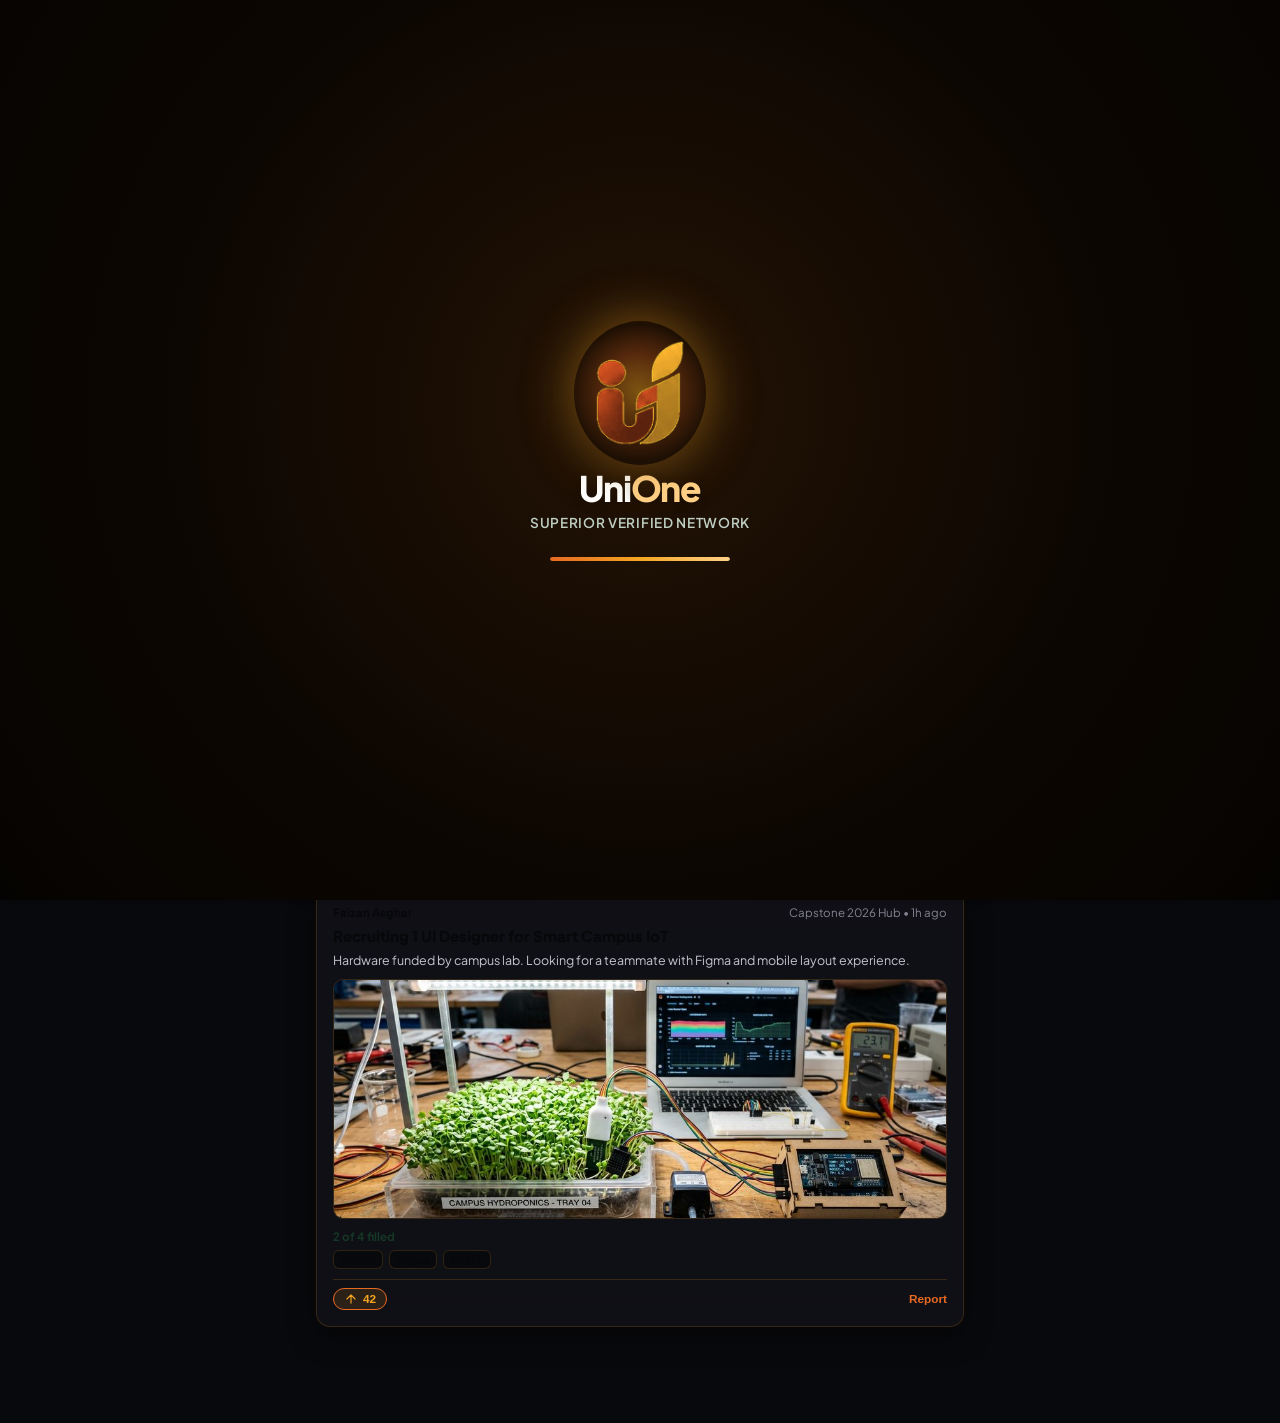
==== commit 31c71e6f: "feat(v2): remove top banner, elevate Version 2 into ultra-premium Obsidian & Molten Gold Cyber-Aura " ====
--- a/v2.html
+++ b/v2.html
@@ -12,12 +12,6 @@
   <link rel="stylesheet" href="styles-v2.css">
 </head>
 <body class="unione-app-body">
-
-  <!-- Concept V2 Switcher Banner -->
-  <div class="v2-concept-badge-strip">
-    <span class="v2-live-tag"><span class="v2-dot"></span> <strong>Concept V2</strong> &bull; Terracotta &amp; Ambient Tech Grid</span>
-    <a href="index.html">&larr; Switch to V1 (Forest)</a>
-  </div>
 
   <!-- ========================================== -->
   <!-- 0. CLEAN SPLASH SCREEN                    -->
--- a/styles-v2.css
+++ b/styles-v2.css
@@ -6,29 +6,29 @@
    ========================================================================== */
 
 :root {
-  /* Brand Terracotta & Amber Palette (V2) */
-  --color-forest-dark: #20130C;
-  --color-forest-primary: #9C3B12;
-  --color-forest-medium: #BD4E1D;
-  --color-sage: #D98822;
-  --color-leaf-green: #E06C38;
-  --color-leaf-light: #F4B258;
-  --color-mint-subtle: #FDF1E2;
-
-  /* Surfaces & Backgrounds */
-  --color-bg-app: #F8F4EE;
-  --color-bg-card: rgba(255, 255, 255, 0.94);
-  --color-border: #EADBCE;
-  --color-border-focus: #BD4E1D;
-
-  /* Text */
-  --color-text-dark: #1F1511;
-  --color-text-body: #473B35;
-  --color-text-muted: #7E7068;
-
-  /* Accents */
-  --color-gold: #D98822;
-  --color-danger: #C0392B;
+  /* Aura Palette: Obsidian Dark Luxury & Molten Amber Gold */
+  --color-forest-dark: #07080A;
+  --color-forest-primary: #F5A623;
+  --color-forest-medium: #E66A23;
+  --color-sage: #FFB948;
+  --color-leaf-green: #F5A623;
+  --color-leaf-light: #FFD188;
+  --color-mint-subtle: rgba(245, 166, 35, 0.12);
+
+  /* Dark Surfaces & Backgrounds */
+  --color-bg-app: #08090C;
+  --color-bg-card: rgba(18, 19, 25, 0.78);
+  --color-border: rgba(245, 166, 35, 0.16);
+  --color-border-focus: #F5A623;
+
+  /* High Contrast Luxury Typography */
+  --color-text-dark: #FFFFFF;
+  --color-text-body: #C5C5CE;
+  --color-text-muted: #848492;
+
+  /* Molten Accents */
+  --color-gold: #F5A623;
+  --color-danger: #E74C3C;
 
   /* Radii */
   --radius-xs: 6px;
@@ -68,7 +68,7 @@
 .splash-screen {
   position: fixed;
   inset: 0;
-  background: radial-gradient(circle at 50% 45%, #2E150B 0%, #170B06 65%, #0B0503 100%);
+  background: radial-gradient(circle at 50% 45%, #241305 0%, #0D0702 55%, #050301 100%);
   color: #FFFFFF;
   z-index: 9999;
   display: flex;
@@ -117,7 +117,7 @@
 .logo-glow-ring {
   position: absolute;
   inset: -18px;
-  background: radial-gradient(circle, rgba(244, 178, 88, 0.55) 0%, rgba(189, 78, 29, 0.2) 40%, rgba(32, 19, 12, 0) 70%);
+  background: radial-gradient(circle, rgba(245, 166, 35, 0.6) 0%, rgba(230, 106, 35, 0.3) 40%, transparent 70%); box-shadow: 0 0 50px rgba(245, 166, 35, 0.5);
   border-radius: 50%;
   animation: glowPulse 2.4s infinite ease-in-out;
 }
@@ -191,9 +191,9 @@
 .splash-progress-bar {
   width: 0%;
   height: 100%;
-  background: linear-gradient(90deg, #BD4E1D, #D98822, #F4B258);
+  background: linear-gradient(90deg, #E66A23, #F5A623, #FFD188); box-shadow: 0 0 16px rgba(245, 166, 35, 0.85);
   border-radius: 4px;
-  box-shadow: 0 0 12px rgba(244, 178, 88, 0.75);
+  box-shadow: 0 0 12px rgba(161, 189, 122, 0.75);
   transition: width 0.75s cubic-bezier(0.2, 0.8, 0.2, 1);
 }
 
@@ -207,7 +207,7 @@
   right: 0;
   height: 56px;
   background-color: #FFFFFF;
-  border-bottom: 1px solid var(--color-border);
+  border-bottom: 1px solid rgba(255, 255, 255, 0.08);
   display: flex;
   align-items: center;
   justify-content: space-between;
@@ -320,7 +320,7 @@
 .header-search-bar {
   position: absolute;
   inset: 0;
-  background: #FFFFFF;
+  background: rgba(18, 19, 26, 0.85);
   display: flex;
   align-items: center;
   padding: 0 16px;
@@ -351,7 +351,7 @@
   top: 56px;
   left: 0;
   right: 0;
-  background: #FFFFFF;
+  background: rgba(18, 19, 26, 0.85);
   border-bottom: 1px solid var(--color-border);
   box-shadow: 0 8px 24px rgba(0,0,0,0.12);
   max-height: 340px;
@@ -365,7 +365,7 @@
   top: 52px;
   right: 12px;
   width: 300px;
-  background: #FFFFFF;
+  background: rgba(18, 19, 26, 0.85);
   border: 1px solid var(--color-border);
   border-radius: var(--radius-md);
   box-shadow: 0 10px 30px rgba(0,0,0,0.12);
@@ -375,7 +375,7 @@
 
 .dropdown-header {
   padding: 10px 14px;
-  background: var(--color-bg-app);
+  background: rgba(10, 11, 14, 0.88); backdrop-filter: blur(24px); -webkit-backdrop-filter: blur(24px);
   display: flex;
   justify-content: space-between;
   align-items: center;
@@ -406,7 +406,7 @@
   cursor: pointer;
 }
 .notif-row.unread {
-  background: #FAF4ED;
+  background: #F2F7F3;
 }
 .notif-row span {
   display: block;
@@ -423,7 +423,7 @@
   max-width: 680px;
   width: 100%;
   margin: 0 auto;
-  padding: 12px 14px 84px 14px; /* Bottom padding keeps content clear of the footer */
+  padding: 14px 16px 96px 16px; /* Bottom padding keeps content clear of the footer */
 }
 
 .tab-pane {
@@ -490,7 +490,7 @@
 .filter-pill, .cat-pill, .opp-filter-pill {
   padding: 6px 14px;
   border-radius: var(--radius-full);
-  background: #FFFFFF;
+  background: rgba(18, 19, 26, 0.85);
   border: 1px solid var(--color-border);
   font-size: 0.74rem;
   font-weight: 600;
@@ -515,7 +515,7 @@
 
 /* Feed Composer Bar */
 .feed-composer-bar {
-  background: #FFFFFF;
+  background: rgba(18, 19, 26, 0.85);
   border: 1px solid var(--color-border);
   border-radius: var(--radius-md);
   padding: 8px 12px;
@@ -566,20 +566,40 @@
 }
 
 .clean-card {
-  background: rgba(255, 255, 255, 0.92);
-  backdrop-filter: blur(12px);
-  -webkit-backdrop-filter: blur(12px);
-  border: 1px solid rgba(156, 59, 18, 0.14);
+  background: rgba(18, 19, 25, 0.78);
+  backdrop-filter: blur(20px);
+  -webkit-backdrop-filter: blur(20px);
+  border: 1px solid rgba(245, 166, 35, 0.16);
   border-radius: var(--radius-md);
-  padding: 14px;
-  box-shadow: 0 8px 24px -4px rgba(71, 26, 7, 0.06), 0 2px 6px rgba(0, 0, 0, 0.02);
-  transition: transform 0.16s cubic-bezier(0.16, 1, 0.3, 1), box-shadow 0.16s ease, border-color 0.16s ease;
+  padding: 16px;
+  box-shadow: 0 10px 30px -5px rgba(0, 0, 0, 0.6), 0 0 20px -5px rgba(245, 166, 35, 0.06);
+  position: relative;
+  overflow: hidden;
+  transition: all var(--trans-fast);
+}
+.clean-card::before {
+  content: '';
+  position: absolute;
+  top: 0;
+  left: 0;
+  right: 0;
+  height: 1px;
+  background: linear-gradient(90deg, transparent 0%, rgba(245, 166, 35, 0.5) 50%, transparent 100%);
+  pointer-events: none;
+}
+.clean-card:hover {
+  transform: translateY(-2px);
+  border-color: rgba(245, 166, 35, 0.45);
+  box-shadow: 0 16px 40px -5px rgba(0, 0, 0, 0.75), 0 0 30px -2px rgba(245, 166, 35, 0.22);
 }
 .clean-card:active {
   transform: scale(0.985);
 }
-.clean-card:hover {
-  border-color: rgba(189, 78, 29, 0.28);
+.clean-card h3 {
+  color: #FFFFFF;
+}
+.clean-card p {
+  color: #B5B5C0;
 }
 
 .card-top-meta {
@@ -667,7 +687,7 @@
   color: var(--color-forest-dark);
 }
 .tag-badge.salary {
-  background: #FDF1E2;
+  background: #EAF4EE;
   color: var(--color-forest-primary);
   font-weight: 700;
 }
@@ -685,7 +705,7 @@
 }
 
 .chat-wrapper {
-  background: #FFFFFF;
+  background: rgba(18, 19, 26, 0.85);
   border: 1px solid var(--color-border);
   border-radius: var(--radius-md);
   overflow: hidden;
@@ -723,7 +743,7 @@
   transition: all var(--trans-fast);
 }
 .chat-tab-btn.active {
-  background: #FFFFFF;
+  background: rgba(18, 19, 26, 0.85);
   color: var(--color-forest-dark);
   box-shadow: 0 1px 3px rgba(0,0,0,0.06);
 }
@@ -765,7 +785,7 @@
   transition: background 0.15s ease;
 }
 .chat-person-row:hover {
-  background: #FBF6EF;
+  background: #0B0C0F;
 }
 
 .person-avatar {
@@ -822,7 +842,7 @@
   display: flex;
   align-items: center;
   gap: 10px;
-  background: #FFFFFF;
+  background: rgba(18, 19, 26, 0.85);
   flex-shrink: 0;
 }
 
@@ -882,7 +902,7 @@
   display: flex;
   flex-direction: column;
   gap: 10px;
-  background: #FBF6EF;
+  background: #0B0C0F;
   -webkit-overflow-scrolling: touch;
 }
 
@@ -908,17 +928,17 @@
 }
 .chat-bubble.peer {
   align-self: flex-start;
-  background: #FFFFFF;
+  background: rgba(18, 19, 26, 0.85);
   border: 1px solid var(--color-border);
   border-bottom-left-radius: 3px;
   box-shadow: 0 1px 3px rgba(0,0,0,0.03);
 }
 .chat-bubble.me {
   align-self: flex-end;
-  background: var(--color-forest-primary);
+  background: linear-gradient(135deg, #C26A18 0%, #E68A2E 100%);
   color: #FFFFFF;
   border-bottom-right-radius: 3px;
-  box-shadow: 0 2px 6px rgba(14, 36, 25, 0.12);
+  box-shadow: 0 4px 18px rgba(245, 166, 35, 0.35);
 }
 
 .chat-typing-row {
@@ -926,13 +946,13 @@
   font-size: 0.72rem;
   font-style: italic;
   color: var(--color-forest-medium);
-  background: #FBF6EF;
+  background: #0B0C0F;
   flex-shrink: 0;
 }
 
 .chat-bottom-input-bar {
   padding: 10px 12px;
-  background: #FFFFFF;
+  background: rgba(18, 19, 26, 0.85);
   border-top: 1px solid var(--color-border);
   display: flex;
   align-items: center;
@@ -953,7 +973,7 @@
 }
 .chat-bottom-input-bar input:focus {
   border-color: var(--color-forest-medium);
-  background: #FFFFFF;
+  background: rgba(18, 19, 26, 0.85);
 }
 
 .chat-send-icon-btn {
@@ -1034,7 +1054,7 @@
 
 body.chat-room-active .active-chat-bar {
   padding: 12px 16px;
-  background: #FFFFFF;
+  background: rgba(18, 19, 26, 0.85);
   border-bottom: 1px solid var(--color-border);
   box-shadow: 0 1px 4px rgba(14, 36, 25, 0.05);
   position: sticky;
@@ -1046,13 +1066,13 @@
   flex: 1 !important;
   min-height: 0 !important;
   padding: 16px 14px;
-  background: #FBF6EF;
+  background: #0B0C0F;
   overflow-y: auto !important;
 }
 
 body.chat-room-active .chat-bottom-input-bar {
   padding: 12px 14px;
-  background: #FFFFFF;
+  background: rgba(18, 19, 26, 0.85);
   border-top: 1px solid var(--color-border);
   box-shadow: 0 -1px 4px rgba(14, 36, 25, 0.03);
   position: sticky;
@@ -1064,7 +1084,7 @@
    TAB 6: PROFILE CARD
    ========================================================================== */
 .profile-card {
-  background: #FFFFFF;
+  background: rgba(18, 19, 26, 0.85);
   border: 1px solid var(--color-border);
   border-radius: var(--radius-md);
   overflow: hidden;
@@ -1348,7 +1368,10 @@
 }
 
 .modal-card-box {
-  background: #FFFFFF;
+  background: #111319;
+  color: #FFFFFF;
+  border: 1px solid rgba(245, 166, 35, 0.25);
+  box-shadow: 0 24px 60px rgba(0,0,0,0.8), 0 0 40px rgba(245, 166, 35, 0.15);
   border-radius: var(--radius-lg);
   width: 100%;
   max-width: 480px;
@@ -1395,30 +1418,36 @@
 
 .form-control {
   width: 100%;
-  background: var(--color-bg-app);
-  border: 1px solid var(--color-border);
+  background: rgba(255, 255, 255, 0.06);
+  border: 1px solid rgba(245, 166, 35, 0.2);
   border-radius: var(--radius-sm);
-  padding: 8px 12px;
+  padding: 10px 14px;
   font-family: inherit;
-  font-size: 0.8rem;
+  font-size: 0.82rem;
+  color: #FFFFFF;
   outline: none;
 }
 .form-control:focus {
-  border-color: var(--color-forest-medium);
-  background: #FFFFFF;
+  border-color: #F5A623;
+  background: rgba(255, 255, 255, 0.1);
+  box-shadow: 0 0 14px rgba(245, 166, 35, 0.3);
 }
 
 .submit-btn {
-  background: var(--color-forest-primary);
-  color: #FFFFFF;
+  background: linear-gradient(135deg, #F5A623 0%, #E66A23 100%);
+  color: #08090B;
   border: none;
-  padding: 10px 16px;
+  padding: 11px 18px;
   border-radius: var(--radius-sm);
-  font-size: 0.8rem;
-  font-weight: 700;
+  font-size: 0.82rem;
+  font-weight: 800;
   cursor: pointer;
   font-family: inherit;
+  box-shadow: 0 4px 18px rgba(245, 166, 35, 0.4);
   transition: all var(--trans-fast);
+}
+.submit-btn:hover {
+  box-shadow: 0 6px 24px rgba(245, 166, 35, 0.6);
 }
 .submit-btn:active {
   transform: scale(0.96);
@@ -1483,7 +1512,7 @@
   font-weight: 700;
   padding: 4px 10px;
   border-radius: var(--radius-full);
-  background: #FDF1E2;
+  background: #EAF4EE;
   color: var(--color-forest-primary);
   border: 1px solid rgba(21, 55, 38, 0.15);
 }
@@ -1533,7 +1562,7 @@
   border-radius: var(--radius-xs);
 }
 .tag-pill.salary {
-  background: #FDF1E2;
+  background: #EAF4EE;
   color: var(--color-forest-primary);
 }
 .tag-pill.alert {
@@ -1552,26 +1581,26 @@
   align-items: center;
   gap: 12px;
   padding: 12px 14px;
-  background: var(--color-bg-app);
-  border: 1.5px solid var(--color-border);
+  background: rgba(255, 255, 255, 0.05);
+  border: 1.5px solid rgba(255, 255, 255, 0.1);
   border-radius: var(--radius-sm);
   cursor: pointer;
   transition: all 0.2s ease;
   user-select: none;
 }
 .reason-row:hover {
-  border-color: var(--color-forest-medium);
-  background: #FFFFFF;
+  border-color: #F5A623;
+  background: rgba(245, 166, 35, 0.08);
 }
 .reason-row:has(input:checked) {
-  border-color: var(--color-danger);
-  background: #FFF8F7;
-  box-shadow: 0 2px 6px rgba(192, 57, 43, 0.08);
+  border-color: #E74C3C;
+  background: rgba(231, 76, 60, 0.15);
+  box-shadow: 0 0 14px rgba(231, 76, 60, 0.3);
 }
 .reason-row input[type="radio"] {
   width: 18px;
   height: 18px;
-  accent-color: var(--color-danger);
+  accent-color: #E74C3C;
   cursor: pointer;
   margin: 0;
   flex-shrink: 0;
@@ -1579,7 +1608,7 @@
 .reason-row span {
   font-size: 0.82rem;
   font-weight: 600;
-  color: var(--color-forest-dark);
+  color: #FFFFFF;
 }
 
 .otp-inputs-grid {
@@ -1591,13 +1620,15 @@
 .otp-cell {
   width: 44px;
   height: 48px;
-  border: 1.5px solid var(--color-border);
+  border: 1.5px solid rgba(245, 166, 35, 0.35);
   border-radius: var(--radius-sm);
   text-align: center;
   font-size: 1.2rem;
   font-weight: 800;
   font-family: 'JetBrains Mono', monospace;
-  background: var(--color-bg-app);
+  background: rgba(255, 255, 255, 0.07);
+  color: #F5A623;
+  text-shadow: 0 0 8px rgba(245, 166, 35, 0.6);
 }
 
 /* Toast */
@@ -1654,49 +1685,3 @@
   display: block;
   border: 1px solid var(--color-border);
 }
-
-/* Top Concept V2 Banner */
-.v2-concept-badge-strip {
-  background: #20130C;
-  color: #FDF1E2;
-  font-size: 0.72rem;
-  font-weight: 700;
-  padding: 7px 14px;
-  display: flex;
-  align-items: center;
-  justify-content: space-between;
-  border-bottom: 1px solid rgba(255, 255, 255, 0.1);
-  letter-spacing: 0.02em;
-  position: relative;
-  z-index: 102;
-}
-.v2-concept-badge-strip a {
-  color: #F4B258;
-  text-decoration: none;
-  font-weight: 800;
-  background: rgba(244, 178, 88, 0.15);
-  padding: 3px 8px;
-  border-radius: 4px;
-  transition: all var(--trans-fast);
-}
-.v2-concept-badge-strip a:hover {
-  background: rgba(244, 178, 88, 0.3);
-}
-.v2-live-tag {
-  display: inline-flex;
-  align-items: center;
-  gap: 7px;
-}
-.v2-dot {
-  width: 7px;
-  height: 7px;
-  border-radius: 50%;
-  background: #F4B258;
-  box-shadow: 0 0 6px #F4B258;
-  display: inline-block;
-  animation: v2Pulse 1.8s infinite;
-}
-@keyframes v2Pulse {
-  0%, 100% { opacity: 1; transform: scale(1); }
-  50% { opacity: 0.4; transform: scale(0.85); }
-}
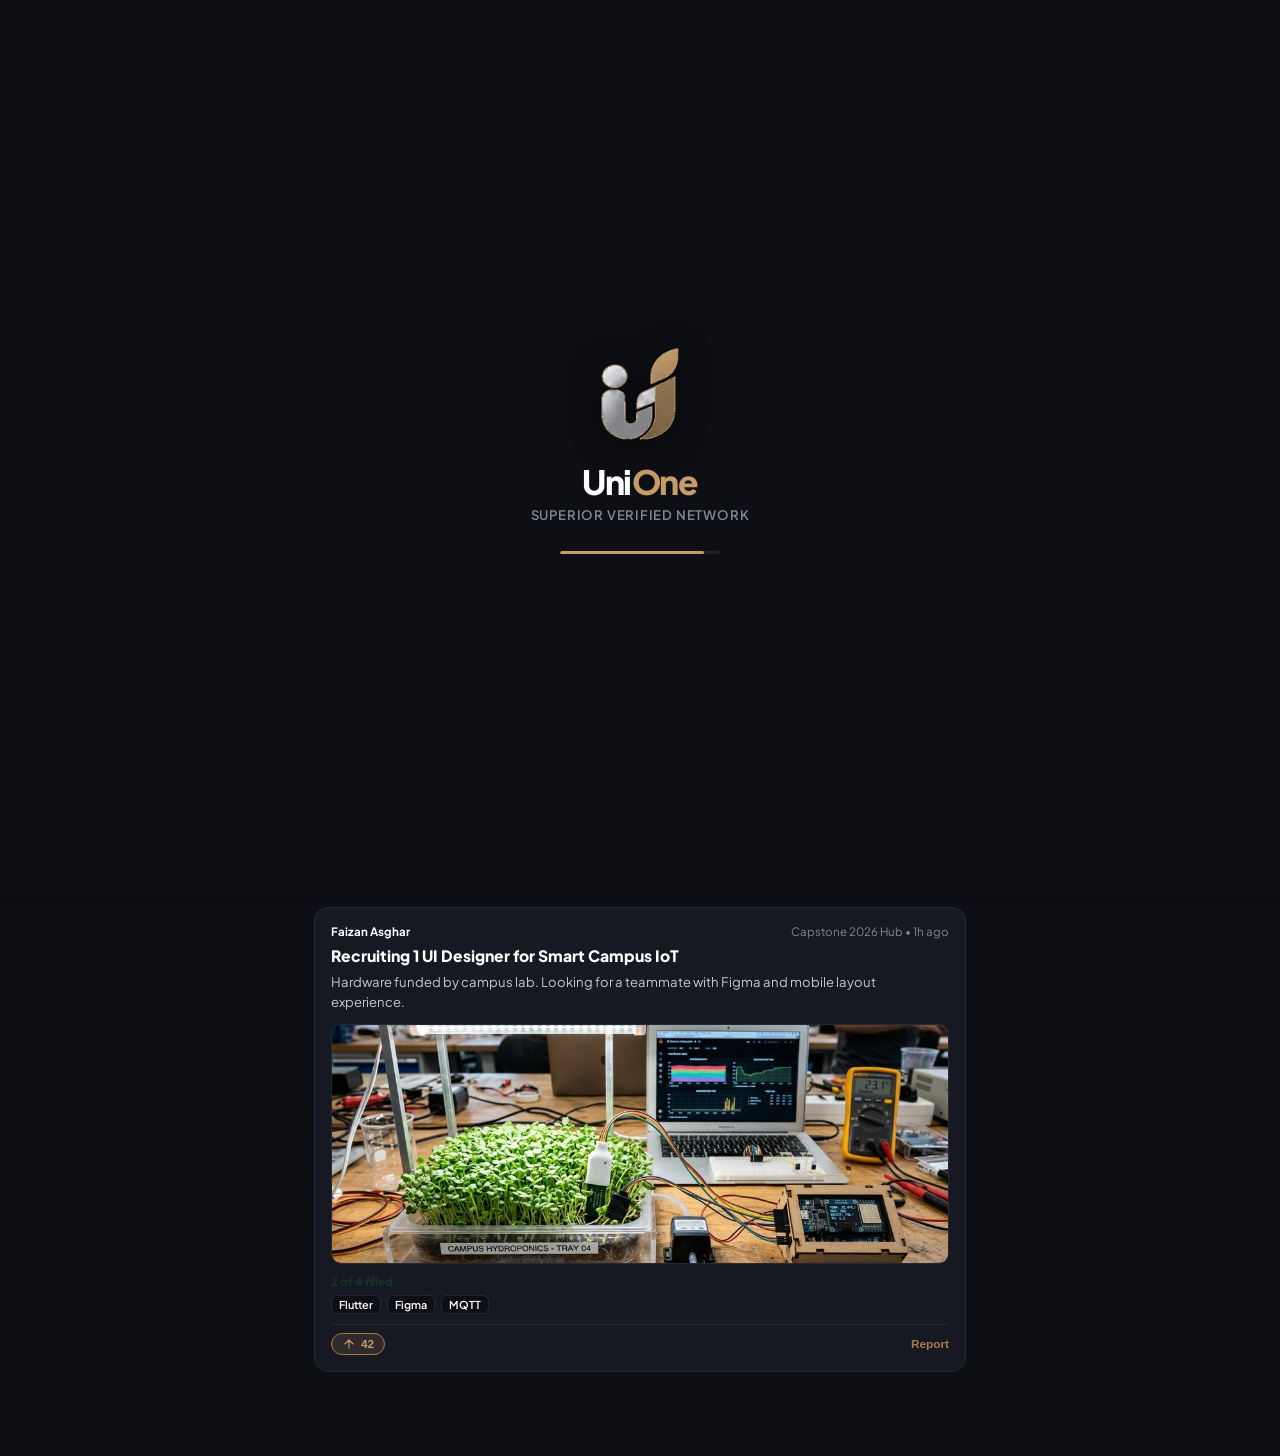
==== commit fd52ee40: "refactor(v2): deliver Executive Dark Slate & Champagne Bronze design, remove splash expanding circle" ====
--- a/v2.html
+++ b/v2.html
@@ -19,7 +19,6 @@
   <div class="splash-screen" id="splashScreen">
     <div class="splash-content">
       <div class="splash-logo-container">
-        <div class="logo-glow-ring"></div>
         <img src="logo_v2.png" alt="UniOne" class="splash-brand-logo" width="80" height="90">
       </div>
       <h1 class="splash-title">Uni<span>One</span></h1>
--- a/styles-v2.css
+++ b/styles-v2.css
@@ -6,29 +6,29 @@
    ========================================================================== */
 
 :root {
-  /* Aura Palette: Obsidian Dark Luxury & Molten Amber Gold */
-  --color-forest-dark: #07080A;
-  --color-forest-primary: #F5A623;
-  --color-forest-medium: #E66A23;
-  --color-sage: #FFB948;
-  --color-leaf-green: #F5A623;
-  --color-leaf-light: #FFD188;
-  --color-mint-subtle: rgba(245, 166, 35, 0.12);
-
-  /* Dark Surfaces & Backgrounds */
-  --color-bg-app: #08090C;
-  --color-bg-card: rgba(18, 19, 25, 0.78);
-  --color-border: rgba(245, 166, 35, 0.16);
-  --color-border-focus: #F5A623;
-
-  /* High Contrast Luxury Typography */
+  /* Executive Slate & Refined Champagne Bronze (Professional Non-Gaudy Palette) */
+  --color-forest-dark: #FFFFFF;
+  --color-forest-primary: #C59B68;
+  --color-forest-medium: #A87948;
+  --color-sage: #C59B68;
+  --color-leaf-green: #D4A872;
+  --color-leaf-light: #E2C799;
+  --color-mint-subtle: rgba(197, 155, 104, 0.14);
+
+  /* Dark Slate Surfaces & Backgrounds */
+  --color-bg-app: #0D0F14;
+  --color-bg-card: #161922;
+  --color-border: #242936;
+  --color-border-focus: #C59B68;
+
+  /* High Contrast Executive Typography */
   --color-text-dark: #FFFFFF;
-  --color-text-body: #C5C5CE;
-  --color-text-muted: #848492;
-
-  /* Molten Accents */
-  --color-gold: #F5A623;
-  --color-danger: #E74C3C;
+  --color-text-body: #C5C8D4;
+  --color-text-muted: #828696;
+
+  /* Accents */
+  --color-gold: #C59B68;
+  --color-danger: #C0392B;
 
   /* Radii */
   --radius-xs: 6px;
@@ -68,7 +68,7 @@
 .splash-screen {
   position: fixed;
   inset: 0;
-  background: radial-gradient(circle at 50% 45%, #241305 0%, #0D0702 55%, #050301 100%);
+  background-color: #0D0F14;
   color: #FFFFFF;
   z-index: 9999;
   display: flex;
@@ -76,13 +76,13 @@
   justify-content: center;
   text-align: center;
   padding: 24px;
-  transition: opacity 0.55s cubic-bezier(0.4, 0, 0.2, 1), transform 0.55s cubic-bezier(0.4, 0, 0.2, 1);
+  transition: opacity 0.45s ease, transform 0.45s ease;
   user-select: none;
 }
 
 .splash-screen.fade-out {
   opacity: 0;
-  transform: scale(1.06);
+  transform: scale(1.02);
   pointer-events: none;
 }
 
@@ -90,111 +90,69 @@
   display: flex;
   flex-direction: column;
   align-items: center;
-  animation: splashContentReveal 0.75s cubic-bezier(0.16, 1, 0.3, 1) both;
-}
-
-@keyframes splashContentReveal {
-  from {
-    opacity: 0;
-    transform: translateY(16px) scale(0.92);
-  }
-  to {
-    opacity: 1;
-    transform: translateY(0) scale(1);
-  }
+  animation: splashFadeIn 0.5s ease both;
+}
+
+@keyframes splashFadeIn {
+  from { opacity: 0; transform: translateY(10px); }
+  to { opacity: 1; transform: translateY(0); }
 }
 
 .splash-logo-container {
-  position: relative;
-  width: 96px;
-  height: 108px;
+  width: 84px;
+  height: 96px;
   margin: 0 auto 18px auto;
   display: flex;
   align-items: center;
   justify-content: center;
-}
-
-.logo-glow-ring {
-  position: absolute;
-  inset: -18px;
-  background: radial-gradient(circle, rgba(245, 166, 35, 0.6) 0%, rgba(230, 106, 35, 0.3) 40%, transparent 70%); box-shadow: 0 0 50px rgba(245, 166, 35, 0.5);
-  border-radius: 50%;
-  animation: glowPulse 2.4s infinite ease-in-out;
-}
-
-@keyframes glowPulse {
-  0%, 100% {
-    transform: scale(0.92);
-    opacity: 0.5;
-  }
-  50% {
-    transform: scale(1.22);
-    opacity: 0.95;
-  }
 }
 
 .splash-brand-logo {
   width: 100%;
   height: 100%;
   object-fit: contain;
-  position: relative;
-  z-index: 2;
-  filter: drop-shadow(0 8px 24px rgba(0, 0, 0, 0.45));
-  animation: logoBreathe 2.4s ease-in-out infinite;
-}
-
-@keyframes logoBreathe {
-  0%, 100% {
-    transform: scale(1);
-  }
-  50% {
-    transform: scale(1.05);
-  }
+  filter: drop-shadow(0 4px 14px rgba(0, 0, 0, 0.6));
 }
 
 .splash-title {
-  font-size: 2.2rem;
+  font-size: 2.1rem;
   font-weight: 800;
   letter-spacing: -0.03em;
   margin-bottom: 4px;
   color: #FFFFFF;
-  text-shadow: 0 2px 10px rgba(0, 0, 0, 0.35);
 }
 .splash-title span {
-  color: var(--color-leaf-light);
+  color: #C59B68;
 }
 
 .splash-tagline {
-  font-size: 0.85rem;
-  color: #D2E4D8;
+  font-size: 0.82rem;
+  color: #828696;
   font-weight: 600;
-  letter-spacing: 0.05em;
+  letter-spacing: 0.06em;
   text-transform: uppercase;
-  margin-bottom: 26px;
-  opacity: 0.9;
+  margin-bottom: 28px;
 }
 
 .splash-loader-area {
-  width: 180px;
+  width: 160px;
   margin: 0 auto;
 }
 
 .splash-progress-track {
   width: 100%;
-  height: 4px;
-  background: rgba(255, 255, 255, 0.16);
+  height: 3px;
+  background: rgba(255, 255, 255, 0.08);
   border-radius: 4px;
   overflow: hidden;
-  box-shadow: inset 0 1px 2px rgba(0, 0, 0, 0.3);
 }
 
 .splash-progress-bar {
   width: 0%;
   height: 100%;
-  background: linear-gradient(90deg, #E66A23, #F5A623, #FFD188); box-shadow: 0 0 16px rgba(245, 166, 35, 0.85);
+  background: #C59B68;
   border-radius: 4px;
-  box-shadow: 0 0 12px rgba(161, 189, 122, 0.75);
-  transition: width 0.75s cubic-bezier(0.2, 0.8, 0.2, 1);
+  transition: width 0.75s ease;
 }
 
 /* ==========================================================================
@@ -206,8 +164,10 @@
   left: 0;
   right: 0;
   height: 56px;
-  background-color: #FFFFFF;
-  border-bottom: 1px solid rgba(255, 255, 255, 0.08);
+  background-color: rgba(18, 20, 26, 0.92);
+  backdrop-filter: blur(20px);
+  -webkit-backdrop-filter: blur(20px);
+  border-bottom: 1px solid #242936;
   display: flex;
   align-items: center;
   justify-content: space-between;
@@ -227,9 +187,9 @@
 }
 
 .header-action-btn {
-  background: transparent;
-  border: none;
-  color: var(--color-forest-dark);
+  background: rgba(255, 255, 255, 0.04);
+  border: 1px solid rgba(255, 255, 255, 0.08);
+  color: #E2E4EB;
   width: 36px;
   height: 36px;
   border-radius: 50%;
@@ -294,15 +254,16 @@
 }
 
 .green-highlight {
-  color: var(--color-sage);
+  color: #C59B68;
 }
 
 .header-profile-avatar {
   width: 34px;
   height: 34px;
   border-radius: 50%;
-  background: var(--color-forest-primary);
-  color: #FFFFFF;
+  background: #222634;
+  border: 1.5px solid #C59B68;
+  color: #C59B68;
   border: none;
   font-size: 0.76rem;
   font-weight: 800;
@@ -320,7 +281,8 @@
 .header-search-bar {
   position: absolute;
   inset: 0;
-  background: rgba(18, 19, 26, 0.85);
+  background: #14161F;
+  border-bottom: 1px solid #242936;
   display: flex;
   align-items: center;
   padding: 0 16px;
@@ -351,7 +313,7 @@
   top: 56px;
   left: 0;
   right: 0;
-  background: rgba(18, 19, 26, 0.85);
+  background: #FFFFFF;
   border-bottom: 1px solid var(--color-border);
   box-shadow: 0 8px 24px rgba(0,0,0,0.12);
   max-height: 340px;
@@ -365,8 +327,9 @@
   top: 52px;
   right: 12px;
   width: 300px;
-  background: rgba(18, 19, 26, 0.85);
-  border: 1px solid var(--color-border);
+  background: #161922;
+  border: 1px solid #282E3E;
+  box-shadow: 0 16px 40px rgba(0,0,0,0.6);
   border-radius: var(--radius-md);
   box-shadow: 0 10px 30px rgba(0,0,0,0.12);
   overflow: hidden;
@@ -375,7 +338,7 @@
 
 .dropdown-header {
   padding: 10px 14px;
-  background: rgba(10, 11, 14, 0.88); backdrop-filter: blur(24px); -webkit-backdrop-filter: blur(24px);
+  background: #12141A;
   display: flex;
   justify-content: space-between;
   align-items: center;
@@ -401,12 +364,13 @@
 
 .notif-row {
   padding: 10px 14px;
-  border-bottom: 1px solid var(--color-border);
+  border-bottom: 1px solid #222634;
+  color: #C5C8D4;
   font-size: 0.78rem;
   cursor: pointer;
 }
 .notif-row.unread {
-  background: #F2F7F3;
+  background: rgba(197, 155, 104, 0.08);
 }
 .notif-row span {
   display: block;
@@ -423,7 +387,7 @@
   max-width: 680px;
   width: 100%;
   margin: 0 auto;
-  padding: 14px 16px 96px 16px; /* Bottom padding keeps content clear of the footer */
+  padding: 12px 14px 84px 14px; /* Bottom padding keeps content clear of the footer */
 }
 
 .tab-pane {
@@ -490,7 +454,7 @@
 .filter-pill, .cat-pill, .opp-filter-pill {
   padding: 6px 14px;
   border-radius: var(--radius-full);
-  background: rgba(18, 19, 26, 0.85);
+  background: #FFFFFF;
   border: 1px solid var(--color-border);
   font-size: 0.74rem;
   font-weight: 600;
@@ -502,9 +466,10 @@
 }
 
 .filter-pill.active, .cat-pill.active, .opp-filter-pill.active {
-  background: var(--color-forest-primary);
-  color: #FFFFFF;
-  border-color: var(--color-forest-primary);
+  background: #C59B68;
+  color: #0D0F14;
+  font-weight: 800;
+  border-color: #C59B68;
 }
 
 .filter-pill.sort-pill {
@@ -515,7 +480,7 @@
 
 /* Feed Composer Bar */
 .feed-composer-bar {
-  background: rgba(18, 19, 26, 0.85);
+  background: #FFFFFF;
   border: 1px solid var(--color-border);
   border-radius: var(--radius-md);
   padding: 8px 12px;
@@ -566,40 +531,17 @@
 }
 
 .clean-card {
-  background: rgba(18, 19, 25, 0.78);
-  backdrop-filter: blur(20px);
-  -webkit-backdrop-filter: blur(20px);
-  border: 1px solid rgba(245, 166, 35, 0.16);
+  background: #161922;
+  border: 1px solid #242936;
   border-radius: var(--radius-md);
   padding: 16px;
-  box-shadow: 0 10px 30px -5px rgba(0, 0, 0, 0.6), 0 0 20px -5px rgba(245, 166, 35, 0.06);
-  position: relative;
-  overflow: hidden;
-  transition: all var(--trans-fast);
-}
-.clean-card::before {
-  content: '';
-  position: absolute;
-  top: 0;
-  left: 0;
-  right: 0;
-  height: 1px;
-  background: linear-gradient(90deg, transparent 0%, rgba(245, 166, 35, 0.5) 50%, transparent 100%);
-  pointer-events: none;
+  transition: transform 0.16s ease, border-color 0.16s ease, background-color 0.16s ease;
 }
 .clean-card:hover {
-  transform: translateY(-2px);
-  border-color: rgba(245, 166, 35, 0.45);
-  box-shadow: 0 16px 40px -5px rgba(0, 0, 0, 0.75), 0 0 30px -2px rgba(245, 166, 35, 0.22);
+  border-color: #32384A;
 }
 .clean-card:active {
-  transform: scale(0.985);
-}
-.clean-card h3 {
-  color: #FFFFFF;
-}
-.clean-card p {
-  color: #B5B5C0;
+  transform: scale(0.988);
 }
 
 .card-top-meta {
@@ -619,18 +561,18 @@
 }
 
 .clean-card h3 {
-  font-size: 0.94rem;
-  font-weight: 800;
-  color: var(--color-forest-dark);
-  margin-bottom: 4px;
+  font-size: 0.98rem;
+  font-weight: 800;
+  color: #FFFFFF !important;
+  margin-bottom: 6px;
   line-height: 1.35;
 }
 
 .clean-card p {
-  font-size: 0.78rem;
-  color: var(--color-text-body);
-  line-height: 1.45;
-  margin-bottom: 10px;
+  font-size: 0.82rem;
+  color: #C5C8D4 !important;
+  line-height: 1.5;
+  margin-bottom: 12px;
 }
 
 .card-bottom-bar {
@@ -687,8 +629,8 @@
   color: var(--color-forest-dark);
 }
 .tag-badge.salary {
-  background: #EAF4EE;
-  color: var(--color-forest-primary);
+  background: rgba(197, 155, 104, 0.14);
+  color: #C59B68;
   font-weight: 700;
 }
 
@@ -705,8 +647,8 @@
 }
 
 .chat-wrapper {
-  background: rgba(18, 19, 26, 0.85);
-  border: 1px solid var(--color-border);
+  background: #161922;
+  border: 1px solid #242936;
   border-radius: var(--radius-md);
   overflow: hidden;
   height: 100%;
@@ -720,8 +662,8 @@
   display: flex;
   padding: 8px;
   gap: 6px;
-  border-bottom: 1px solid var(--color-border);
-  background: var(--color-bg-app);
+  border-bottom: 1px solid #242936;
+  background: #12141A;
   flex-shrink: 0;
 }
 
@@ -743,8 +685,8 @@
   transition: all var(--trans-fast);
 }
 .chat-tab-btn.active {
-  background: rgba(18, 19, 26, 0.85);
-  color: var(--color-forest-dark);
+  background: #1E222E;
+  color: #FFFFFF;
   box-shadow: 0 1px 3px rgba(0,0,0,0.06);
 }
 
@@ -780,20 +722,20 @@
   align-items: center;
   gap: 12px;
   padding: 12px 14px;
-  border-bottom: 1px solid var(--color-border);
+  border-bottom: 1px solid #202432;
   cursor: pointer;
   transition: background 0.15s ease;
 }
 .chat-person-row:hover {
-  background: #0B0C0F;
+  background: #1C202B;
 }
 
 .person-avatar {
   width: 40px;
   height: 40px;
   border-radius: 50%;
-  background: var(--color-mint-subtle);
-  color: var(--color-forest-dark);
+  background: #222634;
+  color: #C59B68;
   font-weight: 800;
   font-size: 0.82rem;
   display: flex;
@@ -813,15 +755,15 @@
 }
 .person-name-row strong {
   font-size: 0.84rem;
-  color: var(--color-forest-dark);
+  color: #FFFFFF;
 }
 .person-name-row span {
   font-size: 0.68rem;
-  color: var(--color-text-muted);
+  color: #828696;
 }
 .person-snippet {
   font-size: 0.76rem;
-  color: var(--color-text-muted);
+  color: #828696;
   white-space: nowrap;
   overflow: hidden;
   text-overflow: ellipsis;
@@ -838,11 +780,11 @@
 
 .active-chat-bar {
   padding: 10px 14px;
-  border-bottom: 1px solid var(--color-border);
+  border-bottom: 1px solid #242936;
   display: flex;
   align-items: center;
   gap: 10px;
-  background: rgba(18, 19, 26, 0.85);
+  background: #12141A;
   flex-shrink: 0;
 }
 
@@ -850,7 +792,7 @@
   background: transparent;
   border: none;
   cursor: pointer;
-  color: var(--color-forest-dark);
+  color: #FFFFFF;
   padding: 6px;
   display: flex;
   align-items: center;
@@ -884,13 +826,13 @@
 .chat-user-names strong {
   display: block;
   font-size: 0.84rem;
-  color: var(--color-forest-dark);
+  color: #FFFFFF;
   line-height: 1.2;
 }
 .chat-user-names span {
   display: block;
   font-size: 0.68rem;
-  color: var(--color-leaf-green);
+  color: #C59B68;
   font-weight: 700;
 }
 
@@ -902,7 +844,7 @@
   display: flex;
   flex-direction: column;
   gap: 10px;
-  background: #0B0C0F;
+  background: #0D0F14;
   -webkit-overflow-scrolling: touch;
 }
 
@@ -928,32 +870,31 @@
 }
 .chat-bubble.peer {
   align-self: flex-start;
-  background: rgba(18, 19, 26, 0.85);
-  border: 1px solid var(--color-border);
+  background: #1C202B;
+  border: 1px solid #282E3E;
+  color: #FFFFFF;
   border-bottom-left-radius: 3px;
-  box-shadow: 0 1px 3px rgba(0,0,0,0.03);
 }
 .chat-bubble.me {
   align-self: flex-end;
-  background: linear-gradient(135deg, #C26A18 0%, #E68A2E 100%);
+  background: #8A6237;
   color: #FFFFFF;
   border-bottom-right-radius: 3px;
-  box-shadow: 0 4px 18px rgba(245, 166, 35, 0.35);
 }
 
 .chat-typing-row {
   padding: 6px 14px;
   font-size: 0.72rem;
   font-style: italic;
-  color: var(--color-forest-medium);
-  background: #0B0C0F;
+  color: #C59B68;
+  background: #0D0F14;
   flex-shrink: 0;
 }
 
 .chat-bottom-input-bar {
   padding: 10px 12px;
-  background: rgba(18, 19, 26, 0.85);
-  border-top: 1px solid var(--color-border);
+  background: #12141A;
+  border-top: 1px solid #242936;
   display: flex;
   align-items: center;
   gap: 8px;
@@ -962,26 +903,26 @@
 
 .chat-bottom-input-bar input {
   flex: 1;
-  border: 1.5px solid var(--color-border);
+  border: 1px solid #282E3E;
   border-radius: var(--radius-full);
   padding: 9px 15px;
   font-size: 0.82rem;
   outline: none;
-  background: var(--color-bg-app);
-  color: var(--color-text-dark);
+  background: #181B24;
+  color: #FFFFFF;
   transition: all var(--trans-fast);
 }
 .chat-bottom-input-bar input:focus {
   border-color: var(--color-forest-medium);
-  background: rgba(18, 19, 26, 0.85);
+  background: #FFFFFF;
 }
 
 .chat-send-icon-btn {
   width: 38px;
   height: 38px;
   border-radius: 50%;
-  background: var(--color-forest-primary);
-  color: #FFFFFF;
+  background: #C59B68;
+  color: #0D0F14;
   border: none;
   display: flex;
   align-items: center;
@@ -1054,8 +995,8 @@
 
 body.chat-room-active .active-chat-bar {
   padding: 12px 16px;
-  background: rgba(18, 19, 26, 0.85);
-  border-bottom: 1px solid var(--color-border);
+  background: #12141A;
+  border-bottom: 1px solid #242936;
   box-shadow: 0 1px 4px rgba(14, 36, 25, 0.05);
   position: sticky;
   top: 0;
@@ -1066,14 +1007,14 @@
   flex: 1 !important;
   min-height: 0 !important;
   padding: 16px 14px;
-  background: #0B0C0F;
+  background: #0D0F14;
   overflow-y: auto !important;
 }
 
 body.chat-room-active .chat-bottom-input-bar {
   padding: 12px 14px;
-  background: rgba(18, 19, 26, 0.85);
-  border-top: 1px solid var(--color-border);
+  background: #12141A;
+  border-top: 1px solid #242936;
   box-shadow: 0 -1px 4px rgba(14, 36, 25, 0.03);
   position: sticky;
   bottom: 0;
@@ -1084,15 +1025,15 @@
    TAB 6: PROFILE CARD
    ========================================================================== */
 .profile-card {
-  background: rgba(18, 19, 26, 0.85);
-  border: 1px solid var(--color-border);
+  background: #161922;
+  border: 1px solid #242936;
   border-radius: var(--radius-md);
   overflow: hidden;
 }
 
 .profile-header-strip {
   height: 80px;
-  background: linear-gradient(135deg, var(--color-forest-dark), var(--color-forest-medium));
+  background: linear-gradient(135deg, #222634, #161922);
 }
 
 .profile-avatar-wrap {
@@ -1137,6 +1078,7 @@
 .profile-info-block h3 {
   font-size: 1.1rem;
   font-weight: 800;
+  color: #FFFFFF;
 }
 .roll-number-tag {
   display: inline-block;
@@ -1251,8 +1193,10 @@
   left: 0;
   right: 0;
   height: 62px;
-  background-color: #FFFFFF;
-  border-top: 1px solid var(--color-border);
+  background-color: rgba(18, 20, 26, 0.94);
+  backdrop-filter: blur(20px);
+  -webkit-backdrop-filter: blur(20px);
+  border-top: 1px solid #242936;
   display: flex;
   align-items: center;
   justify-content: space-around;
@@ -1273,7 +1217,7 @@
   padding: 6px 0;
   font-family: inherit;
   transition: transform var(--trans-fast);
-  color: var(--color-text-muted);
+  color: #707482;
 }
 
 .footer-nav-tab:active {
@@ -1304,12 +1248,13 @@
   font-weight: 600;
   letter-spacing: -0.01em;
   margin-top: 2px;
+  color: #707482;
   transition: color var(--trans-fast);
 }
 
 /* Active State */
 .footer-nav-tab.active {
-  color: var(--color-forest-primary);
+  color: #C59B68;
 }
 
 .footer-nav-tab.active .footer-icon-shell {
@@ -1324,13 +1269,13 @@
 }
 
 .footer-nav-tab.active .svg-icon {
-  stroke: var(--color-forest-primary);
-  stroke-width: 2.4;
+  stroke: #C59B68;
+  stroke-width: 2.2;
   transform: translateY(-1px);
 }
 
 .footer-nav-tab.active .footer-label {
-  color: var(--color-forest-primary);
+  color: #C59B68;
   font-weight: 800;
 }
 
@@ -1368,17 +1313,16 @@
 }
 
 .modal-card-box {
-  background: #111319;
-  color: #FFFFFF;
-  border: 1px solid rgba(245, 166, 35, 0.25);
-  box-shadow: 0 24px 60px rgba(0,0,0,0.8), 0 0 40px rgba(245, 166, 35, 0.15);
+  background: #161922;
+  color: #FFFFFF;
+  border: 1px solid #2A3042;
   border-radius: var(--radius-lg);
   width: 100%;
   max-width: 480px;
   max-height: 85vh;
   overflow-y: auto;
   padding: 20px;
-  box-shadow: 0 16px 40px rgba(0,0,0,0.18);
+  box-shadow: 0 24px 60px rgba(0,0,0,0.7);
 }
 
 .modal-header-bar {
@@ -1390,11 +1334,12 @@
 .modal-header-bar h3 {
   font-size: 1.05rem;
   font-weight: 800;
-  color: var(--color-forest-dark);
+  color: #FFFFFF;
 }
 
 .close-modal-icon-btn {
-  background: var(--color-bg-app);
+  background: #202432;
+  color: #FFFFFF;
   border: none;
   width: 28px;
   height: 28px;
@@ -1412,42 +1357,37 @@
   display: block;
   font-size: 0.74rem;
   font-weight: 700;
-  color: var(--color-forest-dark);
+  color: #A4A8B8;
   margin-bottom: 4px;
 }
 
 .form-control {
   width: 100%;
-  background: rgba(255, 255, 255, 0.06);
-  border: 1px solid rgba(245, 166, 35, 0.2);
+  background: #101218;
+  border: 1px solid #282E3E;
   border-radius: var(--radius-sm);
-  padding: 10px 14px;
+  padding: 9px 12px;
   font-family: inherit;
-  font-size: 0.82rem;
+  font-size: 0.8rem;
   color: #FFFFFF;
   outline: none;
 }
 .form-control:focus {
-  border-color: #F5A623;
-  background: rgba(255, 255, 255, 0.1);
-  box-shadow: 0 0 14px rgba(245, 166, 35, 0.3);
+  border-color: #C59B68;
+  background: #141720;
 }
 
 .submit-btn {
-  background: linear-gradient(135deg, #F5A623 0%, #E66A23 100%);
-  color: #08090B;
+  background: #C59B68;
+  color: #0D0F14;
   border: none;
-  padding: 11px 18px;
+  padding: 10px 16px;
   border-radius: var(--radius-sm);
   font-size: 0.82rem;
   font-weight: 800;
   cursor: pointer;
   font-family: inherit;
-  box-shadow: 0 4px 18px rgba(245, 166, 35, 0.4);
   transition: all var(--trans-fast);
-}
-.submit-btn:hover {
-  box-shadow: 0 6px 24px rgba(245, 166, 35, 0.6);
 }
 .submit-btn:active {
   transform: scale(0.96);
@@ -1456,7 +1396,8 @@
   width: 100%;
 }
 .submit-btn.danger {
-  background: var(--color-danger);
+  background: #A83226;
+  color: #FFFFFF;
 }
 
 .type-pills-selector {
@@ -1467,19 +1408,19 @@
 .type-pill-btn {
   flex: 1;
   padding: 7px;
-  background: var(--color-bg-app);
-  border: 1px solid var(--color-border);
+  background: #101218;
+  border: 1px solid #282E3E;
   border-radius: var(--radius-sm);
   font-size: 0.72rem;
   font-weight: 700;
-  color: var(--color-text-muted);
+  color: #828696;
   cursor: pointer;
   font-family: inherit;
 }
 .type-pill-btn.active {
-  background: var(--color-mint-subtle);
-  color: var(--color-forest-primary);
-  border-color: var(--color-forest-medium);
+  background: rgba(197, 155, 104, 0.16);
+  color: #C59B68;
+  border-color: #C59B68;
 }
 
 .modal-desc {
@@ -1499,9 +1440,9 @@
   letter-spacing: 0.05em;
   padding: 4px 10px;
   border-radius: var(--radius-full);
-  background: var(--color-mint-subtle);
-  color: var(--color-forest-primary);
-  border: 1px solid rgba(83, 123, 95, 0.25);
+  background: rgba(197, 155, 104, 0.14);
+  color: #C59B68;
+  border: 1px solid rgba(197, 155, 104, 0.3);
 }
 
 .verified-chip {
@@ -1512,23 +1453,23 @@
   font-weight: 700;
   padding: 4px 10px;
   border-radius: var(--radius-full);
-  background: #EAF4EE;
-  color: var(--color-forest-primary);
-  border: 1px solid rgba(21, 55, 38, 0.15);
+  background: rgba(197, 155, 104, 0.14);
+  color: #C59B68;
+  border: 1px solid rgba(197, 155, 104, 0.3);
 }
 
 .company-sub {
   display: block;
   font-size: 0.8rem;
   font-weight: 600;
-  color: var(--color-forest-medium);
+  color: #A4A8B8;
   margin-top: -6px;
   margin-bottom: 12px;
 }
 
 .rules-box {
-  background: var(--color-bg-app);
-  border: 1px solid var(--color-border);
+  background: #12141A;
+  border: 1px solid #242936;
   border-radius: var(--radius-sm);
   padding: 12px 14px;
   margin-bottom: 16px;
@@ -1536,7 +1477,7 @@
 .rules-box h5 {
   font-size: 0.78rem;
   font-weight: 800;
-  color: var(--color-forest-dark);
+  color: #FFFFFF;
   margin-bottom: 6px;
   letter-spacing: 0.02em;
 }
@@ -1544,7 +1485,7 @@
   padding-left: 20px;
   margin: 0;
   font-size: 0.76rem;
-  color: var(--color-text-body);
+  color: #C5C8D4;
   line-height: 1.5;
 }
 
@@ -1556,17 +1497,18 @@
 .tag-pill {
   font-size: 0.7rem;
   font-weight: 700;
-  background: var(--color-bg-app);
-  border: 1px solid var(--color-border);
+  background: #1C202B;
+  border: 1px solid #282E3E;
+  color: #C5C8D4;
   padding: 2px 7px;
   border-radius: var(--radius-xs);
 }
 .tag-pill.salary {
-  background: #EAF4EE;
-  color: var(--color-forest-primary);
+  background: rgba(197, 155, 104, 0.14);
+  color: #C59B68;
 }
 .tag-pill.alert {
-  color: var(--color-gold);
+  color: #E74C3C;
 }
 
 /* Report Modal Options */
@@ -1581,26 +1523,25 @@
   align-items: center;
   gap: 12px;
   padding: 12px 14px;
-  background: rgba(255, 255, 255, 0.05);
-  border: 1.5px solid rgba(255, 255, 255, 0.1);
+  background: #101218;
+  border: 1.5px solid #242936;
   border-radius: var(--radius-sm);
   cursor: pointer;
   transition: all 0.2s ease;
   user-select: none;
 }
 .reason-row:hover {
-  border-color: #F5A623;
-  background: rgba(245, 166, 35, 0.08);
+  border-color: #383E50;
+  background: #141720;
 }
 .reason-row:has(input:checked) {
-  border-color: #E74C3C;
-  background: rgba(231, 76, 60, 0.15);
-  box-shadow: 0 0 14px rgba(231, 76, 60, 0.3);
+  border-color: #A83226;
+  background: rgba(168, 50, 38, 0.12);
 }
 .reason-row input[type="radio"] {
   width: 18px;
   height: 18px;
-  accent-color: #E74C3C;
+  accent-color: var(--color-danger);
   cursor: pointer;
   margin: 0;
   flex-shrink: 0;
@@ -1620,15 +1561,14 @@
 .otp-cell {
   width: 44px;
   height: 48px;
-  border: 1.5px solid rgba(245, 166, 35, 0.35);
+  border: 1.5px solid #282E3E;
   border-radius: var(--radius-sm);
   text-align: center;
   font-size: 1.2rem;
   font-weight: 800;
   font-family: 'JetBrains Mono', monospace;
-  background: rgba(255, 255, 255, 0.07);
-  color: #F5A623;
-  text-shadow: 0 0 8px rgba(245, 166, 35, 0.6);
+  background: #101218;
+  color: #C59B68;
 }
 
 /* Toast */
@@ -1637,8 +1577,9 @@
   bottom: 74px;
   left: 50%;
   transform: translateX(-50%) translateY(100%);
-  background: #122419;
-  color: #FFFFFF;
+  background: #202432;
+  color: #FFFFFF;
+  border: 1px solid #2E3444;
   padding: 9px 18px;
   border-radius: var(--radius-full);
   font-size: 0.76rem;
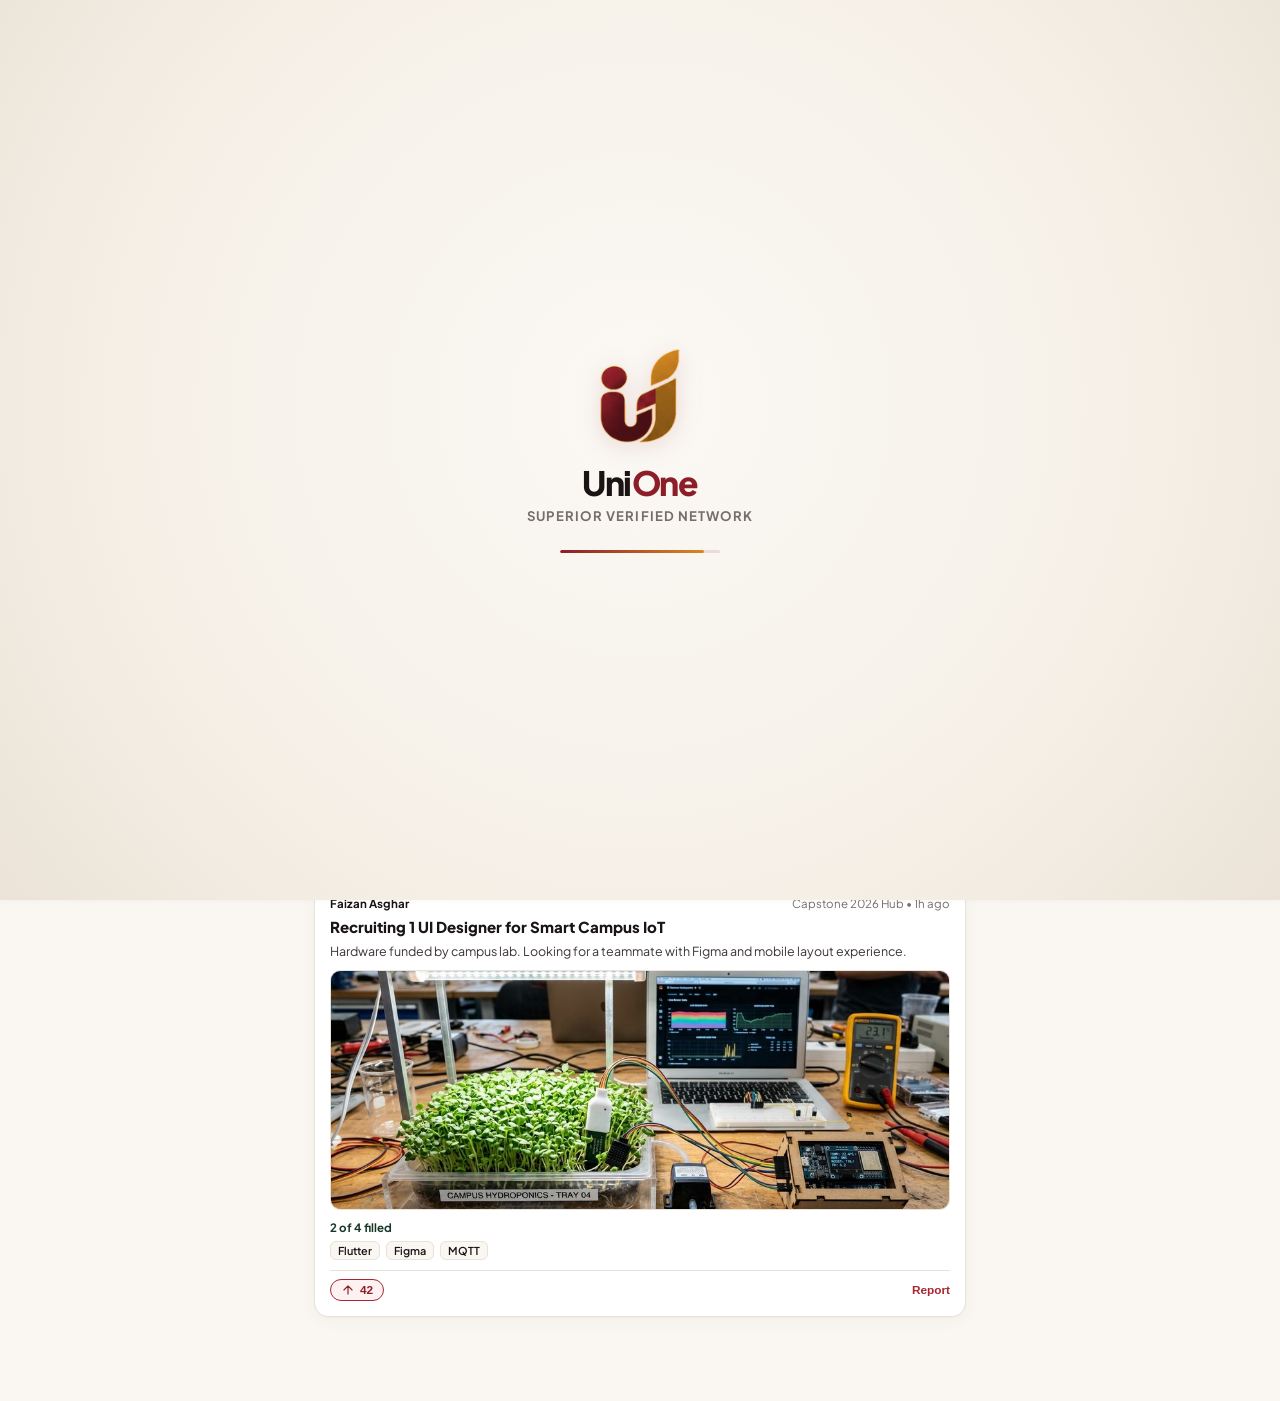
==== commit 1d05cf09: "feat(v2): deliver light Oxford Crimson & Amber architectural grid theme, remove pulsating splash cir" ====
--- a/v2.html
+++ b/v2.html
@@ -3,7 +3,7 @@
 <head>
   <meta charset="UTF-8">
   <meta name="viewport" content="width=device-width, initial-scale=1.0, maximum-scale=1.0, user-scalable=no, viewport-fit=cover">
-  <title>UniOne (V2 - Terracotta & Amber Grid)</title>
+  <title>UniOne (V2 - Oxford Crimson & Amber)</title>
   <meta name="description" content="Verified student collaboration and career discovery network.">
   <link rel="preconnect" href="https://fonts.googleapis.com">
   <link rel="preconnect" href="https://fonts.gstatic.com" crossorigin>
--- a/styles-v2.css
+++ b/styles-v2.css
@@ -6,28 +6,28 @@
    ========================================================================== */
 
 :root {
-  /* Executive Slate & Refined Champagne Bronze (Professional Non-Gaudy Palette) */
-  --color-forest-dark: #FFFFFF;
-  --color-forest-primary: #C59B68;
-  --color-forest-medium: #A87948;
-  --color-sage: #C59B68;
-  --color-leaf-green: #D4A872;
-  --color-leaf-light: #E2C799;
-  --color-mint-subtle: rgba(197, 155, 104, 0.14);
-
-  /* Dark Slate Surfaces & Backgrounds */
-  --color-bg-app: #0D0F14;
-  --color-bg-card: #161922;
-  --color-border: #242936;
-  --color-border-focus: #C59B68;
-
-  /* High Contrast Executive Typography */
-  --color-text-dark: #FFFFFF;
-  --color-text-body: #C5C8D4;
-  --color-text-muted: #828696;
+  /* Oxford Crimson & Warm Amber Prestige Palette (Light Modern Theme) */
+  --color-forest-dark: #1A1414;
+  --color-forest-primary: #8B1E28;
+  --color-forest-medium: #A82733;
+  --color-sage: #D98822;
+  --color-leaf-green: #B8731D;
+  --color-leaf-light: #F4B258;
+  --color-mint-subtle: #FDF1F2;
+
+  /* Light Architectural Alabaster Surfaces */
+  --color-bg-app: #FAF7F2;
+  --color-bg-card: #FFFFFF;
+  --color-border: #E8E2D8;
+  --color-border-focus: #8B1E28;
+
+  /* High Contrast Crisp Typography */
+  --color-text-dark: #1A1414;
+  --color-text-body: #3C3535;
+  --color-text-muted: #766D6D;
 
   /* Accents */
-  --color-gold: #C59B68;
+  --color-gold: #D98822;
   --color-danger: #C0392B;
 
   /* Radii */
@@ -53,13 +53,22 @@
 body.unione-app-body {
   width: 100%;
   min-height: 100vh;
-  background-color: var(--color-bg-app);
+  min-height: 100dvh;
   color: var(--color-text-dark);
-  font-family: 'Plus Jakarta Sans', -apple-system, BlinkMacSystemFont, "Segoe UI", Roboto, sans-serif;
+  font-family: 'Plus Jakarta Sans', -apple-system, BlinkMacSystemFont, 'Segoe UI', Roboto, sans-serif;
   display: flex;
   flex-direction: column;
   overflow-x: hidden;
   -webkit-font-smoothing: antialiased;
+  background-color: #FAF7F2;
+  background-image: 
+    linear-gradient(rgba(139, 30, 40, 0.038) 1px, transparent 1px),
+    linear-gradient(90deg, rgba(139, 30, 40, 0.038) 1px, transparent 1px),
+    radial-gradient(circle 650px at 10% 12%, rgba(217, 136, 34, 0.075) 0%, transparent 60%),
+    radial-gradient(circle 750px at 90% 45%, rgba(139, 30, 40, 0.05) 0%, transparent 65%),
+    radial-gradient(circle 550px at 15% 85%, rgba(217, 136, 34, 0.065) 0%, transparent 60%);
+  background-size: 28px 28px, 28px 28px, 100% 100%, 100% 100%, 100% 100%;
+  background-attachment: fixed;
 }
 
 /* ==========================================================================
@@ -68,21 +77,21 @@
 .splash-screen {
   position: fixed;
   inset: 0;
-  background-color: #0D0F14;
-  color: #FFFFFF;
+  background: radial-gradient(circle at 50% 45%, #FBF9F5 0%, #F5EFE6 65%, #EBE3D7 100%);
+  color: #1A1414;
   z-index: 9999;
   display: flex;
   align-items: center;
   justify-content: center;
   text-align: center;
   padding: 24px;
-  transition: opacity 0.45s ease, transform 0.45s ease;
+  transition: opacity 0.5s ease, transform 0.5s ease;
   user-select: none;
 }
 
 .splash-screen.fade-out {
   opacity: 0;
-  transform: scale(1.02);
+  transform: scale(1.03);
   pointer-events: none;
 }
 
@@ -99,9 +108,9 @@
 }
 
 .splash-logo-container {
-  width: 84px;
-  height: 96px;
-  margin: 0 auto 18px auto;
+  width: 86px;
+  height: 98px;
+  margin: 0 auto 16px auto;
   display: flex;
   align-items: center;
   justify-content: center;
@@ -111,7 +120,7 @@
   width: 100%;
   height: 100%;
   object-fit: contain;
-  filter: drop-shadow(0 4px 14px rgba(0, 0, 0, 0.6));
+  filter: drop-shadow(0 4px 12px rgba(139, 30, 40, 0.15));
 }
 
 .splash-title {
@@ -119,19 +128,19 @@
   font-weight: 800;
   letter-spacing: -0.03em;
   margin-bottom: 4px;
-  color: #FFFFFF;
+  color: #1A1414;
 }
 .splash-title span {
-  color: #C59B68;
+  color: #8B1E28;
 }
 
 .splash-tagline {
   font-size: 0.82rem;
-  color: #828696;
-  font-weight: 600;
-  letter-spacing: 0.06em;
+  color: #766D6D;
+  font-weight: 700;
+  letter-spacing: 0.08em;
   text-transform: uppercase;
-  margin-bottom: 28px;
+  margin-bottom: 26px;
 }
 
 .splash-loader-area {
@@ -141,8 +150,8 @@
 
 .splash-progress-track {
   width: 100%;
-  height: 3px;
-  background: rgba(255, 255, 255, 0.08);
+  height: 3.5px;
+  background: rgba(139, 30, 40, 0.12);
   border-radius: 4px;
   overflow: hidden;
 }
@@ -150,7 +159,7 @@
 .splash-progress-bar {
   width: 0%;
   height: 100%;
-  background: #C59B68;
+  background: linear-gradient(90deg, #8B1E28, #D98822);
   border-radius: 4px;
   transition: width 0.75s ease;
 }
@@ -164,16 +173,16 @@
   left: 0;
   right: 0;
   height: 56px;
-  background-color: rgba(18, 20, 26, 0.92);
-  backdrop-filter: blur(20px);
-  -webkit-backdrop-filter: blur(20px);
-  border-bottom: 1px solid #242936;
+  background-color: rgba(251, 249, 246, 0.94);
+  backdrop-filter: blur(16px);
+  -webkit-backdrop-filter: blur(16px);
+  border-bottom: 1px solid var(--color-border);
   display: flex;
   align-items: center;
   justify-content: space-between;
   padding: 0 16px;
   z-index: 100;
-  box-shadow: 0 1px 3px rgba(14, 36, 25, 0.03);
+  box-shadow: 0 1px 3px rgba(35, 25, 20, 0.03);
 }
 
 .header-left, .header-right {
@@ -187,9 +196,9 @@
 }
 
 .header-action-btn {
-  background: rgba(255, 255, 255, 0.04);
-  border: 1px solid rgba(255, 255, 255, 0.08);
-  color: #E2E4EB;
+  background: transparent;
+  border: none;
+  color: var(--color-forest-dark);
   width: 36px;
   height: 36px;
   border-radius: 50%;
@@ -254,16 +263,15 @@
 }
 
 .green-highlight {
-  color: #C59B68;
+  color: #8B1E28;
 }
 
 .header-profile-avatar {
   width: 34px;
   height: 34px;
   border-radius: 50%;
-  background: #222634;
-  border: 1.5px solid #C59B68;
-  color: #C59B68;
+  background: var(--color-forest-primary);
+  color: #FFFFFF;
   border: none;
   font-size: 0.76rem;
   font-weight: 800;
@@ -281,8 +289,7 @@
 .header-search-bar {
   position: absolute;
   inset: 0;
-  background: #14161F;
-  border-bottom: 1px solid #242936;
+  background: #FFFFFF;
   display: flex;
   align-items: center;
   padding: 0 16px;
@@ -327,9 +334,8 @@
   top: 52px;
   right: 12px;
   width: 300px;
-  background: #161922;
-  border: 1px solid #282E3E;
-  box-shadow: 0 16px 40px rgba(0,0,0,0.6);
+  background: #FFFFFF;
+  border: 1px solid var(--color-border);
   border-radius: var(--radius-md);
   box-shadow: 0 10px 30px rgba(0,0,0,0.12);
   overflow: hidden;
@@ -338,7 +344,7 @@
 
 .dropdown-header {
   padding: 10px 14px;
-  background: #12141A;
+  background: var(--color-bg-app);
   display: flex;
   justify-content: space-between;
   align-items: center;
@@ -364,13 +370,12 @@
 
 .notif-row {
   padding: 10px 14px;
-  border-bottom: 1px solid #222634;
-  color: #C5C8D4;
+  border-bottom: 1px solid var(--color-border);
   font-size: 0.78rem;
   cursor: pointer;
 }
 .notif-row.unread {
-  background: rgba(197, 155, 104, 0.08);
+  background: #FAF4ED;
 }
 .notif-row span {
   display: block;
@@ -466,10 +471,9 @@
 }
 
 .filter-pill.active, .cat-pill.active, .opp-filter-pill.active {
-  background: #C59B68;
-  color: #0D0F14;
-  font-weight: 800;
-  border-color: #C59B68;
+  background: var(--color-forest-primary);
+  color: #FFFFFF;
+  border-color: var(--color-forest-primary);
 }
 
 .filter-pill.sort-pill {
@@ -531,14 +535,16 @@
 }
 
 .clean-card {
-  background: #161922;
-  border: 1px solid #242936;
+  background: #FFFFFF;
+  border: 1px solid var(--color-border);
   border-radius: var(--radius-md);
-  padding: 16px;
-  transition: transform 0.16s ease, border-color 0.16s ease, background-color 0.16s ease;
+  padding: 15px;
+  box-shadow: 0 4px 18px -2px rgba(88, 14, 21, 0.05), 0 1px 3px rgba(0, 0, 0, 0.02);
+  transition: transform 0.16s ease, box-shadow 0.16s ease, border-color 0.16s ease;
 }
 .clean-card:hover {
-  border-color: #32384A;
+  border-color: rgba(139, 30, 40, 0.3);
+  box-shadow: 0 8px 24px -2px rgba(88, 14, 21, 0.09);
 }
 .clean-card:active {
   transform: scale(0.988);
@@ -561,18 +567,18 @@
 }
 
 .clean-card h3 {
-  font-size: 0.98rem;
-  font-weight: 800;
-  color: #FFFFFF !important;
-  margin-bottom: 6px;
+  font-size: 0.94rem;
+  font-weight: 800;
+  color: var(--color-forest-dark);
+  margin-bottom: 4px;
   line-height: 1.35;
 }
 
 .clean-card p {
-  font-size: 0.82rem;
-  color: #C5C8D4 !important;
-  line-height: 1.5;
-  margin-bottom: 12px;
+  font-size: 0.78rem;
+  color: var(--color-text-body);
+  line-height: 1.45;
+  margin-bottom: 10px;
 }
 
 .card-bottom-bar {
@@ -629,8 +635,9 @@
   color: var(--color-forest-dark);
 }
 .tag-badge.salary {
-  background: rgba(197, 155, 104, 0.14);
-  color: #C59B68;
+  background: #FEF7EE;
+  color: #B26A12;
+  border: 1px solid rgba(217, 136, 34, 0.25);
   font-weight: 700;
 }
 
@@ -647,23 +654,23 @@
 }
 
 .chat-wrapper {
-  background: #161922;
-  border: 1px solid #242936;
+  background: #FFFFFF;
+  border: 1px solid var(--color-border);
   border-radius: var(--radius-md);
   overflow: hidden;
   height: 100%;
   flex: 1;
   display: flex;
   flex-direction: column;
-  box-shadow: 0 4px 16px rgba(14, 36, 25, 0.05);
+  box-shadow: 0 4px 16px rgba(35, 25, 20, 0.05);
 }
 
 .chat-tabs-switch {
   display: flex;
   padding: 8px;
   gap: 6px;
-  border-bottom: 1px solid #242936;
-  background: #12141A;
+  border-bottom: 1px solid var(--color-border);
+  background: var(--color-bg-app);
   flex-shrink: 0;
 }
 
@@ -685,8 +692,8 @@
   transition: all var(--trans-fast);
 }
 .chat-tab-btn.active {
-  background: #1E222E;
-  color: #FFFFFF;
+  background: #FFFFFF;
+  color: var(--color-forest-dark);
   box-shadow: 0 1px 3px rgba(0,0,0,0.06);
 }
 
@@ -722,20 +729,20 @@
   align-items: center;
   gap: 12px;
   padding: 12px 14px;
-  border-bottom: 1px solid #202432;
+  border-bottom: 1px solid var(--color-border);
   cursor: pointer;
   transition: background 0.15s ease;
 }
 .chat-person-row:hover {
-  background: #1C202B;
+  background: #FAF8F2;
 }
 
 .person-avatar {
   width: 40px;
   height: 40px;
   border-radius: 50%;
-  background: #222634;
-  color: #C59B68;
+  background: var(--color-mint-subtle);
+  color: var(--color-forest-dark);
   font-weight: 800;
   font-size: 0.82rem;
   display: flex;
@@ -755,15 +762,15 @@
 }
 .person-name-row strong {
   font-size: 0.84rem;
-  color: #FFFFFF;
+  color: var(--color-forest-dark);
 }
 .person-name-row span {
   font-size: 0.68rem;
-  color: #828696;
+  color: var(--color-text-muted);
 }
 .person-snippet {
   font-size: 0.76rem;
-  color: #828696;
+  color: var(--color-text-muted);
   white-space: nowrap;
   overflow: hidden;
   text-overflow: ellipsis;
@@ -780,11 +787,11 @@
 
 .active-chat-bar {
   padding: 10px 14px;
-  border-bottom: 1px solid #242936;
+  border-bottom: 1px solid var(--color-border);
   display: flex;
   align-items: center;
   gap: 10px;
-  background: #12141A;
+  background: #FFFFFF;
   flex-shrink: 0;
 }
 
@@ -792,7 +799,7 @@
   background: transparent;
   border: none;
   cursor: pointer;
-  color: #FFFFFF;
+  color: var(--color-forest-dark);
   padding: 6px;
   display: flex;
   align-items: center;
@@ -826,13 +833,13 @@
 .chat-user-names strong {
   display: block;
   font-size: 0.84rem;
-  color: #FFFFFF;
+  color: var(--color-forest-dark);
   line-height: 1.2;
 }
 .chat-user-names span {
   display: block;
   font-size: 0.68rem;
-  color: #C59B68;
+  color: var(--color-leaf-green);
   font-weight: 700;
 }
 
@@ -844,7 +851,7 @@
   display: flex;
   flex-direction: column;
   gap: 10px;
-  background: #0D0F14;
+  background: #FAF8F2;
   -webkit-overflow-scrolling: touch;
 }
 
@@ -870,31 +877,32 @@
 }
 .chat-bubble.peer {
   align-self: flex-start;
-  background: #1C202B;
-  border: 1px solid #282E3E;
-  color: #FFFFFF;
+  background: #FFFFFF;
+  border: 1px solid var(--color-border);
   border-bottom-left-radius: 3px;
+  box-shadow: 0 1px 3px rgba(0,0,0,0.03);
 }
 .chat-bubble.me {
   align-self: flex-end;
-  background: #8A6237;
+  background: #8B1E28;
   color: #FFFFFF;
   border-bottom-right-radius: 3px;
+  box-shadow: 0 2px 8px rgba(139, 30, 40, 0.2);
 }
 
 .chat-typing-row {
   padding: 6px 14px;
   font-size: 0.72rem;
   font-style: italic;
-  color: #C59B68;
-  background: #0D0F14;
+  color: var(--color-forest-medium);
+  background: #FAF8F2;
   flex-shrink: 0;
 }
 
 .chat-bottom-input-bar {
   padding: 10px 12px;
-  background: #12141A;
-  border-top: 1px solid #242936;
+  background: #FFFFFF;
+  border-top: 1px solid var(--color-border);
   display: flex;
   align-items: center;
   gap: 8px;
@@ -903,13 +911,13 @@
 
 .chat-bottom-input-bar input {
   flex: 1;
-  border: 1px solid #282E3E;
+  border: 1.5px solid var(--color-border);
   border-radius: var(--radius-full);
   padding: 9px 15px;
   font-size: 0.82rem;
   outline: none;
-  background: #181B24;
-  color: #FFFFFF;
+  background: var(--color-bg-app);
+  color: var(--color-text-dark);
   transition: all var(--trans-fast);
 }
 .chat-bottom-input-bar input:focus {
@@ -921,8 +929,8 @@
   width: 38px;
   height: 38px;
   border-radius: 50%;
-  background: #C59B68;
-  color: #0D0F14;
+  background: var(--color-forest-primary);
+  color: #FFFFFF;
   border: none;
   display: flex;
   align-items: center;
@@ -995,9 +1003,9 @@
 
 body.chat-room-active .active-chat-bar {
   padding: 12px 16px;
-  background: #12141A;
-  border-bottom: 1px solid #242936;
-  box-shadow: 0 1px 4px rgba(14, 36, 25, 0.05);
+  background: #FFFFFF;
+  border-bottom: 1px solid var(--color-border);
+  box-shadow: 0 1px 4px rgba(35, 25, 20, 0.05);
   position: sticky;
   top: 0;
   z-index: 20;
@@ -1007,15 +1015,15 @@
   flex: 1 !important;
   min-height: 0 !important;
   padding: 16px 14px;
-  background: #0D0F14;
+  background: #FAF8F2;
   overflow-y: auto !important;
 }
 
 body.chat-room-active .chat-bottom-input-bar {
   padding: 12px 14px;
-  background: #12141A;
-  border-top: 1px solid #242936;
-  box-shadow: 0 -1px 4px rgba(14, 36, 25, 0.03);
+  background: #FFFFFF;
+  border-top: 1px solid var(--color-border);
+  box-shadow: 0 -1px 4px rgba(35, 25, 20, 0.03);
   position: sticky;
   bottom: 0;
   z-index: 20;
@@ -1025,15 +1033,15 @@
    TAB 6: PROFILE CARD
    ========================================================================== */
 .profile-card {
-  background: #161922;
-  border: 1px solid #242936;
+  background: #FFFFFF;
+  border: 1px solid var(--color-border);
   border-radius: var(--radius-md);
   overflow: hidden;
 }
 
 .profile-header-strip {
   height: 80px;
-  background: linear-gradient(135deg, #222634, #161922);
+  background: linear-gradient(135deg, var(--color-forest-dark), var(--color-forest-medium));
 }
 
 .profile-avatar-wrap {
@@ -1078,7 +1086,6 @@
 .profile-info-block h3 {
   font-size: 1.1rem;
   font-weight: 800;
-  color: #FFFFFF;
 }
 .roll-number-tag {
   display: inline-block;
@@ -1193,16 +1200,16 @@
   left: 0;
   right: 0;
   height: 62px;
-  background-color: rgba(18, 20, 26, 0.94);
-  backdrop-filter: blur(20px);
-  -webkit-backdrop-filter: blur(20px);
-  border-top: 1px solid #242936;
+  background-color: rgba(255, 255, 255, 0.95);
+  backdrop-filter: blur(16px);
+  -webkit-backdrop-filter: blur(16px);
+  border-top: 1px solid var(--color-border);
   display: flex;
   align-items: center;
   justify-content: space-around;
   padding: 0 6px max(4px, env(safe-area-inset-bottom)) 6px;
   z-index: 200;
-  box-shadow: 0 -2px 10px rgba(14, 36, 25, 0.05);
+  box-shadow: 0 -2px 10px rgba(35, 25, 20, 0.05);
 }
 
 .footer-nav-tab {
@@ -1217,7 +1224,7 @@
   padding: 6px 0;
   font-family: inherit;
   transition: transform var(--trans-fast);
-  color: #707482;
+  color: var(--color-text-muted);
 }
 
 .footer-nav-tab:active {
@@ -1248,13 +1255,12 @@
   font-weight: 600;
   letter-spacing: -0.01em;
   margin-top: 2px;
-  color: #707482;
   transition: color var(--trans-fast);
 }
 
 /* Active State */
 .footer-nav-tab.active {
-  color: #C59B68;
+  color: #8B1E28;
 }
 
 .footer-nav-tab.active .footer-icon-shell {
@@ -1269,13 +1275,13 @@
 }
 
 .footer-nav-tab.active .svg-icon {
-  stroke: #C59B68;
-  stroke-width: 2.2;
+  stroke: #8B1E28;
+  stroke-width: 2.4;
   transform: translateY(-1px);
 }
 
 .footer-nav-tab.active .footer-label {
-  color: #C59B68;
+  color: #8B1E28;
   font-weight: 800;
 }
 
@@ -1298,7 +1304,7 @@
 .modal-backdrop-overlay {
   position: fixed;
   inset: 0;
-  background: rgba(14, 36, 25, 0.55);
+  background: rgba(26, 20, 20, 0.55);
   backdrop-filter: blur(3px);
   z-index: 1000;
   display: flex;
@@ -1313,16 +1319,14 @@
 }
 
 .modal-card-box {
-  background: #161922;
-  color: #FFFFFF;
-  border: 1px solid #2A3042;
+  background: #FFFFFF;
   border-radius: var(--radius-lg);
   width: 100%;
   max-width: 480px;
   max-height: 85vh;
   overflow-y: auto;
   padding: 20px;
-  box-shadow: 0 24px 60px rgba(0,0,0,0.7);
+  box-shadow: 0 16px 40px rgba(0,0,0,0.18);
 }
 
 .modal-header-bar {
@@ -1334,12 +1338,11 @@
 .modal-header-bar h3 {
   font-size: 1.05rem;
   font-weight: 800;
-  color: #FFFFFF;
+  color: var(--color-forest-dark);
 }
 
 .close-modal-icon-btn {
-  background: #202432;
-  color: #FFFFFF;
+  background: var(--color-bg-app);
   border: none;
   width: 28px;
   height: 28px;
@@ -1357,34 +1360,33 @@
   display: block;
   font-size: 0.74rem;
   font-weight: 700;
-  color: #A4A8B8;
+  color: var(--color-forest-dark);
   margin-bottom: 4px;
 }
 
 .form-control {
   width: 100%;
-  background: #101218;
-  border: 1px solid #282E3E;
+  background: var(--color-bg-app);
+  border: 1px solid var(--color-border);
   border-radius: var(--radius-sm);
-  padding: 9px 12px;
+  padding: 8px 12px;
   font-family: inherit;
   font-size: 0.8rem;
+  outline: none;
+}
+.form-control:focus {
+  border-color: var(--color-forest-medium);
+  background: #FFFFFF;
+}
+
+.submit-btn {
+  background: var(--color-forest-primary);
   color: #FFFFFF;
-  outline: none;
-}
-.form-control:focus {
-  border-color: #C59B68;
-  background: #141720;
-}
-
-.submit-btn {
-  background: #C59B68;
-  color: #0D0F14;
   border: none;
   padding: 10px 16px;
   border-radius: var(--radius-sm);
-  font-size: 0.82rem;
-  font-weight: 800;
+  font-size: 0.8rem;
+  font-weight: 700;
   cursor: pointer;
   font-family: inherit;
   transition: all var(--trans-fast);
@@ -1396,8 +1398,7 @@
   width: 100%;
 }
 .submit-btn.danger {
-  background: #A83226;
-  color: #FFFFFF;
+  background: var(--color-danger);
 }
 
 .type-pills-selector {
@@ -1408,19 +1409,19 @@
 .type-pill-btn {
   flex: 1;
   padding: 7px;
-  background: #101218;
-  border: 1px solid #282E3E;
+  background: var(--color-bg-app);
+  border: 1px solid var(--color-border);
   border-radius: var(--radius-sm);
   font-size: 0.72rem;
   font-weight: 700;
-  color: #828696;
+  color: var(--color-text-muted);
   cursor: pointer;
   font-family: inherit;
 }
 .type-pill-btn.active {
-  background: rgba(197, 155, 104, 0.16);
-  color: #C59B68;
-  border-color: #C59B68;
+  background: var(--color-mint-subtle);
+  color: var(--color-forest-primary);
+  border-color: var(--color-forest-medium);
 }
 
 .modal-desc {
@@ -1440,9 +1441,9 @@
   letter-spacing: 0.05em;
   padding: 4px 10px;
   border-radius: var(--radius-full);
-  background: rgba(197, 155, 104, 0.14);
-  color: #C59B68;
-  border: 1px solid rgba(197, 155, 104, 0.3);
+  background: #FDF1F2;
+  color: #8B1E28;
+  border: 1px solid rgba(139, 30, 40, 0.2);
 }
 
 .verified-chip {
@@ -1453,23 +1454,23 @@
   font-weight: 700;
   padding: 4px 10px;
   border-radius: var(--radius-full);
-  background: rgba(197, 155, 104, 0.14);
-  color: #C59B68;
-  border: 1px solid rgba(197, 155, 104, 0.3);
+  background: #FDF1F2;
+  color: #8B1E28;
+  border: 1px solid rgba(139, 30, 40, 0.2);
 }
 
 .company-sub {
   display: block;
   font-size: 0.8rem;
   font-weight: 600;
-  color: #A4A8B8;
+  color: var(--color-forest-medium);
   margin-top: -6px;
   margin-bottom: 12px;
 }
 
 .rules-box {
-  background: #12141A;
-  border: 1px solid #242936;
+  background: var(--color-bg-app);
+  border: 1px solid var(--color-border);
   border-radius: var(--radius-sm);
   padding: 12px 14px;
   margin-bottom: 16px;
@@ -1477,7 +1478,7 @@
 .rules-box h5 {
   font-size: 0.78rem;
   font-weight: 800;
-  color: #FFFFFF;
+  color: var(--color-forest-dark);
   margin-bottom: 6px;
   letter-spacing: 0.02em;
 }
@@ -1485,7 +1486,7 @@
   padding-left: 20px;
   margin: 0;
   font-size: 0.76rem;
-  color: #C5C8D4;
+  color: var(--color-text-body);
   line-height: 1.5;
 }
 
@@ -1497,18 +1498,18 @@
 .tag-pill {
   font-size: 0.7rem;
   font-weight: 700;
-  background: #1C202B;
-  border: 1px solid #282E3E;
-  color: #C5C8D4;
+  background: var(--color-bg-app);
+  border: 1px solid var(--color-border);
   padding: 2px 7px;
   border-radius: var(--radius-xs);
 }
 .tag-pill.salary {
-  background: rgba(197, 155, 104, 0.14);
-  color: #C59B68;
+  background: #FEF7EE;
+  color: #B26A12;
+  border: 1px solid rgba(217, 136, 34, 0.25);
 }
 .tag-pill.alert {
-  color: #E74C3C;
+  color: var(--color-gold);
 }
 
 /* Report Modal Options */
@@ -1523,20 +1524,21 @@
   align-items: center;
   gap: 12px;
   padding: 12px 14px;
-  background: #101218;
-  border: 1.5px solid #242936;
+  background: var(--color-bg-app);
+  border: 1.5px solid var(--color-border);
   border-radius: var(--radius-sm);
   cursor: pointer;
   transition: all 0.2s ease;
   user-select: none;
 }
 .reason-row:hover {
-  border-color: #383E50;
-  background: #141720;
+  border-color: var(--color-forest-medium);
+  background: #FFFFFF;
 }
 .reason-row:has(input:checked) {
-  border-color: #A83226;
-  background: rgba(168, 50, 38, 0.12);
+  border-color: var(--color-danger);
+  background: #FFF8F7;
+  box-shadow: 0 2px 6px rgba(192, 57, 43, 0.08);
 }
 .reason-row input[type="radio"] {
   width: 18px;
@@ -1549,7 +1551,7 @@
 .reason-row span {
   font-size: 0.82rem;
   font-weight: 600;
-  color: #FFFFFF;
+  color: var(--color-forest-dark);
 }
 
 .otp-inputs-grid {
@@ -1561,14 +1563,13 @@
 .otp-cell {
   width: 44px;
   height: 48px;
-  border: 1.5px solid #282E3E;
+  border: 1.5px solid var(--color-border);
   border-radius: var(--radius-sm);
   text-align: center;
   font-size: 1.2rem;
   font-weight: 800;
   font-family: 'JetBrains Mono', monospace;
-  background: #101218;
-  color: #C59B68;
+  background: var(--color-bg-app);
 }
 
 /* Toast */
@@ -1577,9 +1578,8 @@
   bottom: 74px;
   left: 50%;
   transform: translateX(-50%) translateY(100%);
-  background: #202432;
+  background: #1A1414;
   color: #FFFFFF;
-  border: 1px solid #2E3444;
   padding: 9px 18px;
   border-radius: var(--radius-full);
   font-size: 0.76rem;
